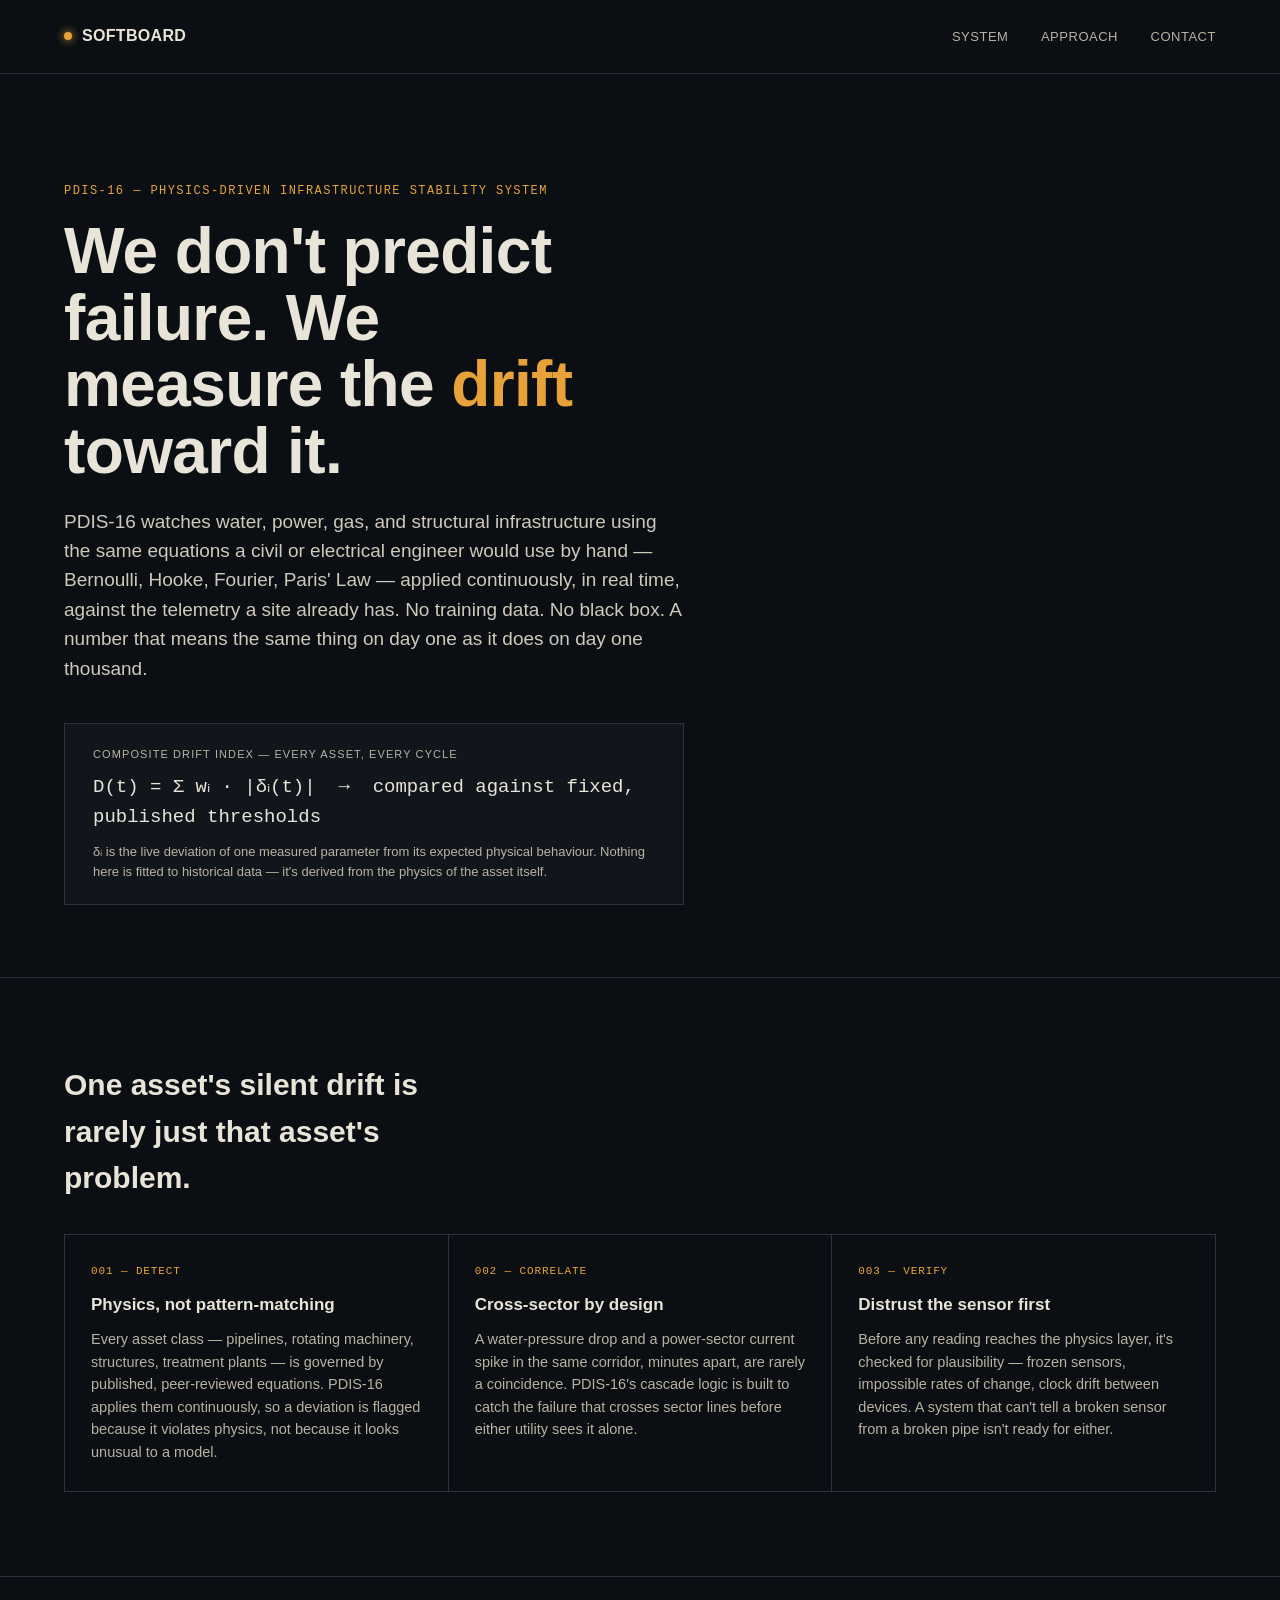
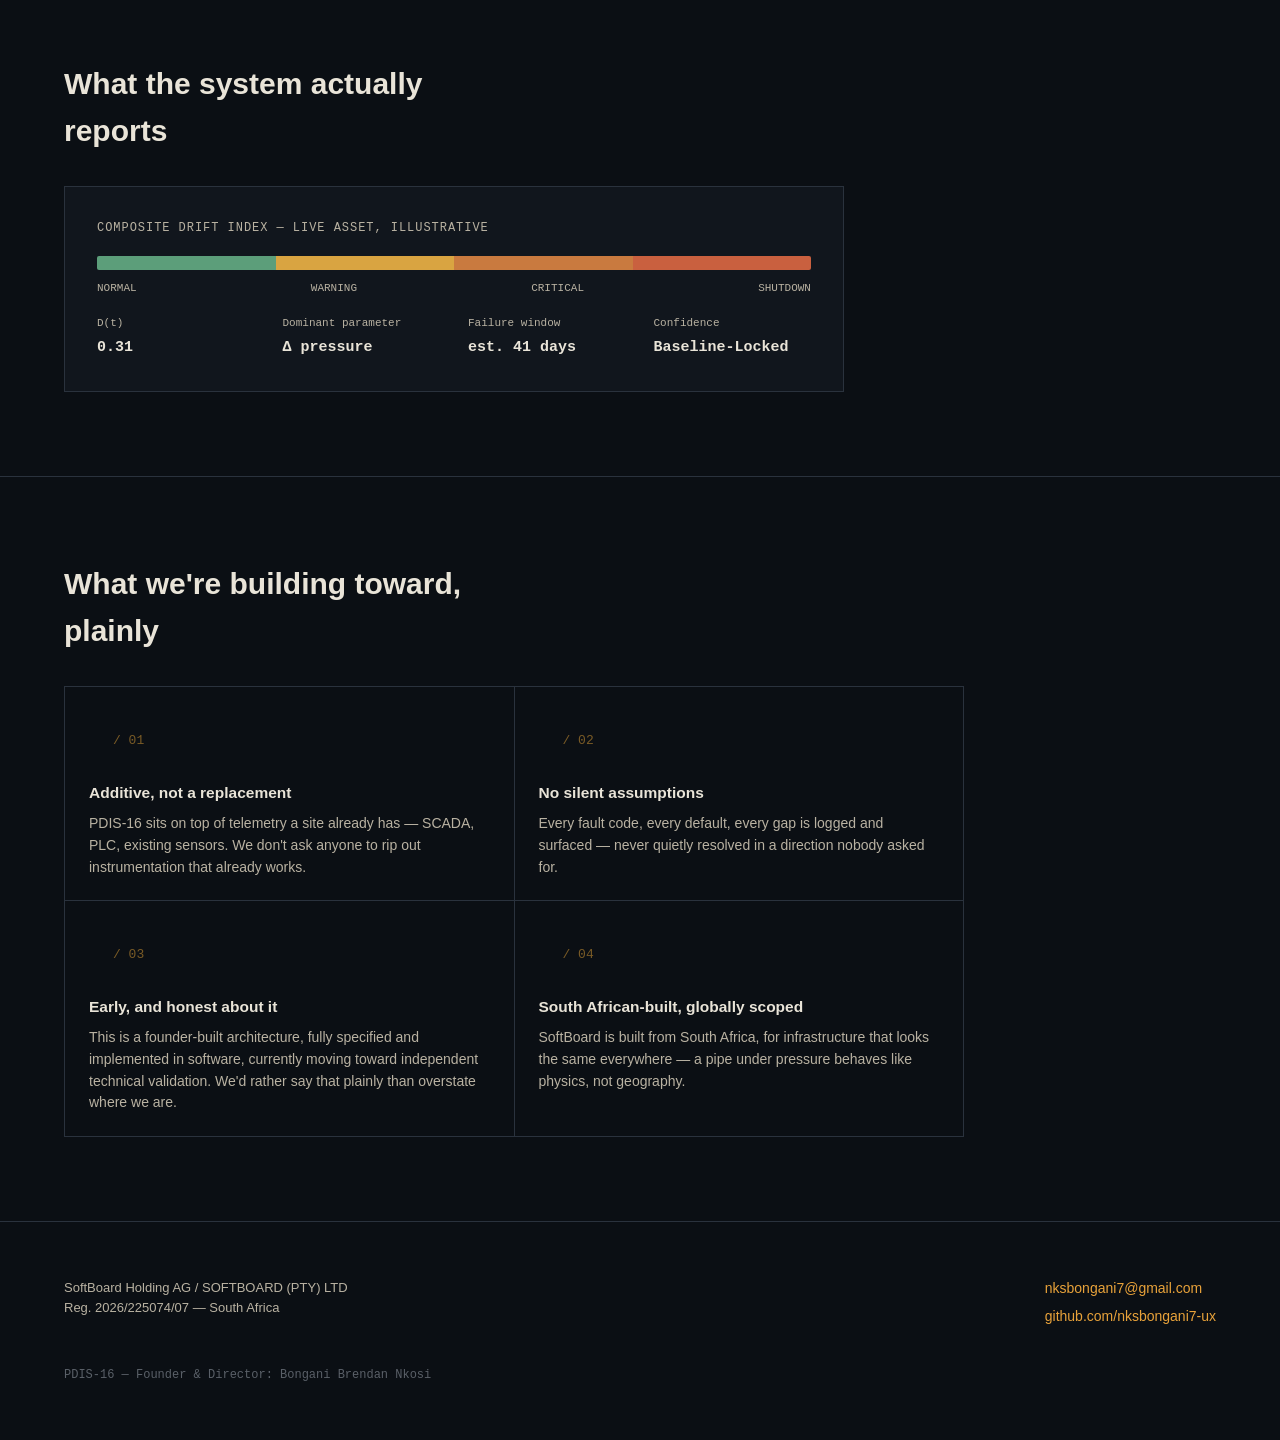
==== index.html @ 76ca8337 "Add files via upload" ====
<!DOCTYPE html>
<html lang="en">
<head>
<meta charset="UTF-8">
<meta name="viewport" content="width=device-width, initial-scale=1.0">
<title>SoftBoard — PDIS-16</title>
<style>
  :root{
    --ink:#0B0F14;
    --ink-2:#11161D;
    --paper:#E9E4D8;
    --paper-dim:#B9B2A2;
    --amber:#E8A23A;
    --amber-dim:#7A5B26;
    --line:#2A323D;
    --ok:#5C9E7A;
    --warn:#D9A441;
    --crit:#C9603F;
  }
  *{box-sizing:border-box;}
  html,body{margin:0;padding:0;}
  body{
    background:var(--ink);
    color:var(--paper);
    font-family:'IBM Plex Sans',Arial,Helvetica,sans-serif;
    line-height:1.55;
    -webkit-font-smoothing:antialiased;
  }
  @media (prefers-reduced-motion: reduce){
    *{animation-duration:0.001ms !important; transition-duration:0.001ms !important;}
  }
  .mono{font-family:'IBM Plex Mono',Consolas,Menlo,monospace;}
  a{color:var(--amber); text-decoration:none;}
  a:focus-visible, button:focus-visible{outline:2px solid var(--amber); outline-offset:3px;}

  header.top{
    display:flex; justify-content:space-between; align-items:center;
    padding:24px clamp(20px,5vw,64px);
    border-bottom:1px solid var(--line);
  }
  .mark{display:flex; align-items:center; gap:10px; font-weight:600; letter-spacing:0.02em;}
  .mark .dot{width:8px;height:8px;border-radius:50%;background:var(--amber); box-shadow:0 0 8px var(--amber);}
  nav a{font-size:13px; color:var(--paper-dim); margin-left:28px; letter-spacing:0.04em; text-transform:uppercase;}
  nav a:hover{color:var(--amber);}

  .hero{
    padding:clamp(56px,10vw,108px) clamp(20px,5vw,64px) clamp(40px,6vw,72px);
    border-bottom:1px solid var(--line);
    position:relative;
    overflow:hidden;
  }
  .eyebrow{
    font-family:'IBM Plex Mono',monospace;
    font-size:12px; letter-spacing:0.12em; text-transform:uppercase;
    color:var(--amber); margin-bottom:18px;
  }
  h1{
    font-size:clamp(34px,6.4vw,64px);
    line-height:1.04;
    margin:0 0 22px;
    max-width:15ch;
    font-weight:650;
    letter-spacing:-0.01em;
  }
  h1 em{font-style:normal; color:var(--amber);}
  .lede{
    max-width:620px; font-size:clamp(16px,2vw,19px); color:#CFC9BB; margin-bottom:40px;
  }
  .equation-card{
    margin-top:8px;
    border:1px solid var(--line);
    background:var(--ink-2);
    padding:22px clamp(18px,3vw,28px);
    max-width:620px;
  }
  .equation-card .label{font-size:11px; letter-spacing:0.1em; text-transform:uppercase; color:var(--paper-dim); margin-bottom:10px;}
  .equation-card .eq{font-family:'IBM Plex Mono',monospace; font-size:clamp(15px,2.4vw,19px); color:var(--paper); margin-bottom:10px; word-break:break-word;}
  .equation-card .note{font-size:13px; color:var(--paper-dim);}

  section{padding:clamp(48px,8vw,84px) clamp(20px,5vw,64px); border-bottom:1px solid var(--line);}
  section h2{
    font-size:clamp(22px,3.4vw,30px); margin:0 0 32px; font-weight:600; max-width:24ch;
  }
  .grid3{display:grid; grid-template-columns:repeat(3,1fr); gap:1px; background:var(--line); border:1px solid var(--line);}
  @media (max-width:760px){.grid3{grid-template-columns:1fr;}}
  .cell{background:var(--ink); padding:28px 26px;}
  .cell .tag{font-family:'IBM Plex Mono',monospace; font-size:11px; color:var(--amber); letter-spacing:0.08em; margin-bottom:12px;}
  .cell h3{font-size:17px; margin:0 0 10px; font-weight:600;}
  .cell p{font-size:14.5px; color:#B9B2A2; margin:0;}

  .gauge-wrap{
    border:1px solid var(--line); background:var(--ink-2);
    padding:clamp(20px,4vw,32px); max-width:780px;
  }
  .gauge-title{font-family:'IBM Plex Mono',monospace; font-size:12px; letter-spacing:0.08em; text-transform:uppercase; color:var(--paper-dim); margin-bottom:18px;}
  .bands{display:flex; height:14px; border-radius:2px; overflow:hidden; margin-bottom:10px;}
  .bands span{flex:1; position:relative;}
  .b1{background:var(--ok);} .b2{background:var(--warn);} .b3{background:#C97A3F;} .b4{background:var(--crit);}
  .marker{
    position:absolute; top:-9px; width:2px; height:32px; background:var(--paper);
    left:31%;
    animation:drift 7s ease-in-out infinite;
  }
  @keyframes drift{
    0%{left:8%;} 35%{left:31%;} 60%{left:31%;} 80%{left:58%;} 100%{left:58%;}
  }
  .band-labels{display:flex; font-family:'IBM Plex Mono',monospace; font-size:11px; color:var(--paper-dim); justify-content:space-between; margin-bottom:18px;}
  .readout{display:grid; grid-template-columns:repeat(auto-fit,minmax(130px,1fr)); gap:18px 28px; font-family:'IBM Plex Mono',monospace; font-size:13px;}
  .readout div span{display:block; color:var(--paper-dim); font-size:11px; margin-bottom:4px;}
  .readout div b{display:block; color:var(--paper); font-size:15px;}

  .principles{display:grid; grid-template-columns:1fr 1fr; gap:1px; background:var(--line); border:1px solid var(--line); max-width:900px;}
  @media (max-width:700px){.principles{grid-template-columns:1fr;}}
  .principles div{background:var(--ink); padding:22px 24px;}
  .principles .no{font-family:'IBM Plex Mono',monospace; color:var(--amber-dim); font-size:13px; margin-bottom:8px;}
  .principles h4{margin:0 0 8px; font-size:15.5px;}
  .principles p{margin:0; font-size:14px; color:#B9B2A2;}

  footer{padding:clamp(36px,6vw,56px) clamp(20px,5vw,64px); }
  footer .row{display:flex; justify-content:space-between; flex-wrap:wrap; gap:24px;}
  footer .legal{font-size:13px; color:var(--paper-dim); max-width:480px;}
  footer .contact a{display:block; font-size:14px; margin-bottom:6px;}
  footer .fineprint{margin-top:32px; font-size:12px; color:#5A6068; font-family:'IBM Plex Mono',monospace;}
</style>
</head>
<body>

<header class="top">
  <div class="mark"><span class="dot"></span> SOFTBOARD</div>
  <nav>
    <a href="#system">System</a>
    <a href="#approach">Approach</a>
    <a href="#contact">Contact</a>
  </nav>
</header>

<section class="hero">
  <div class="eyebrow">PDIS-16 — Physics-Driven Infrastructure Stability System</div>
  <h1>We don't predict failure. We measure the <em>drift</em> toward it.</h1>
  <p class="lede">PDIS-16 watches water, power, gas, and structural infrastructure using the same equations a civil or electrical engineer would use by hand — Bernoulli, Hooke, Fourier, Paris' Law — applied continuously, in real time, against the telemetry a site already has. No training data. No black box. A number that means the same thing on day one as it does on day one thousand.</p>
  <div class="equation-card">
    <div class="label">Composite Drift Index — every asset, every cycle</div>
    <div class="eq">D(t) = Σ wᵢ · |δᵢ(t)| &nbsp;→&nbsp; compared against fixed, published thresholds</div>
    <div class="note">δᵢ is the live deviation of one measured parameter from its expected physical behaviour. Nothing here is fitted to historical data — it's derived from the physics of the asset itself.</div>
  </div>
</section>

<section id="system">
  <h2>One asset's silent drift is rarely just that asset's problem.</h2>
  <div class="grid3">
    <div class="cell">
      <div class="tag">001 — DETECT</div>
      <h3>Physics, not pattern-matching</h3>
      <p>Every asset class — pipelines, rotating machinery, structures, treatment plants — is governed by published, peer-reviewed equations. PDIS-16 applies them continuously, so a deviation is flagged because it violates physics, not because it looks unusual to a model.</p>
    </div>
    <div class="cell">
      <div class="tag">002 — CORRELATE</div>
      <h3>Cross-sector by design</h3>
      <p>A water-pressure drop and a power-sector current spike in the same corridor, minutes apart, are rarely a coincidence. PDIS-16's cascade logic is built to catch the failure that crosses sector lines before either utility sees it alone.</p>
    </div>
    <div class="cell">
      <div class="tag">003 — VERIFY</div>
      <h3>Distrust the sensor first</h3>
      <p>Before any reading reaches the physics layer, it's checked for plausibility — frozen sensors, impossible rates of change, clock drift between devices. A system that can't tell a broken sensor from a broken pipe isn't ready for either.</p>
    </div>
  </div>
</section>

<section>
  <h2>What the system actually reports</h2>
  <div class="gauge-wrap">
    <div class="gauge-title">Composite Drift Index — live asset, illustrative</div>
    <div class="bands">
      <span class="b1"></span><span class="b2"><span class="marker"></span></span><span class="b3"></span><span class="b4"></span>
    </div>
    <div class="band-labels"><span>NORMAL</span><span>WARNING</span><span>CRITICAL</span><span>SHUTDOWN</span></div>
    <div class="readout">
      <div><span>D(t)</span><b>0.31</b></div>
      <div><span>Dominant parameter</span><b>Δ pressure</b></div>
      <div><span>Failure window</span><b>est. 41 days</b></div>
      <div><span>Confidence</span><b>Baseline-Locked</b></div>
    </div>
  </div>
</section>

<section id="approach">
  <h2>What we're building toward, plainly</h2>
  <div class="principles">
    <div>
      <div class="no">/ 01</div>
      <h4>Additive, not a replacement</h4>
      <p>PDIS-16 sits on top of telemetry a site already has — SCADA, PLC, existing sensors. We don't ask anyone to rip out instrumentation that already works.</p>
    </div>
    <div>
      <div class="no">/ 02</div>
      <h4>No silent assumptions</h4>
      <p>Every fault code, every default, every gap is logged and surfaced — never quietly resolved in a direction nobody asked for.</p>
    </div>
    <div>
      <div class="no">/ 03</div>
      <h4>Early, and honest about it</h4>
      <p>This is a founder-built architecture, fully specified and implemented in software, currently moving toward independent technical validation. We'd rather say that plainly than overstate where we are.</p>
    </div>
    <div>
      <div class="no">/ 04</div>
      <h4>South African-built, globally scoped</h4>
      <p>SoftBoard is built from South Africa, for infrastructure that looks the same everywhere — a pipe under pressure behaves like physics, not geography.</p>
    </div>
  </div>
</section>

<footer id="contact">
  <div class="row">
    <div class="legal">
      SoftBoard Holding AG / SOFTBOARD (PTY) LTD<br>
      Reg. 2026/225074/07 — South Africa
    </div>
    <div class="contact">
      <a href="mailto:nksbongani7@gmail.com">nksbongani7@gmail.com</a>
      <a href="https://github.com/nksbongani7-ux" target="_blank" rel="noopener">github.com/nksbongani7-ux</a>
    </div>
  </div>
  <div class="fineprint">PDIS-16 — Founder &amp; Director: Bongani Brendan Nkosi</div>
</footer>

</body>
</html>
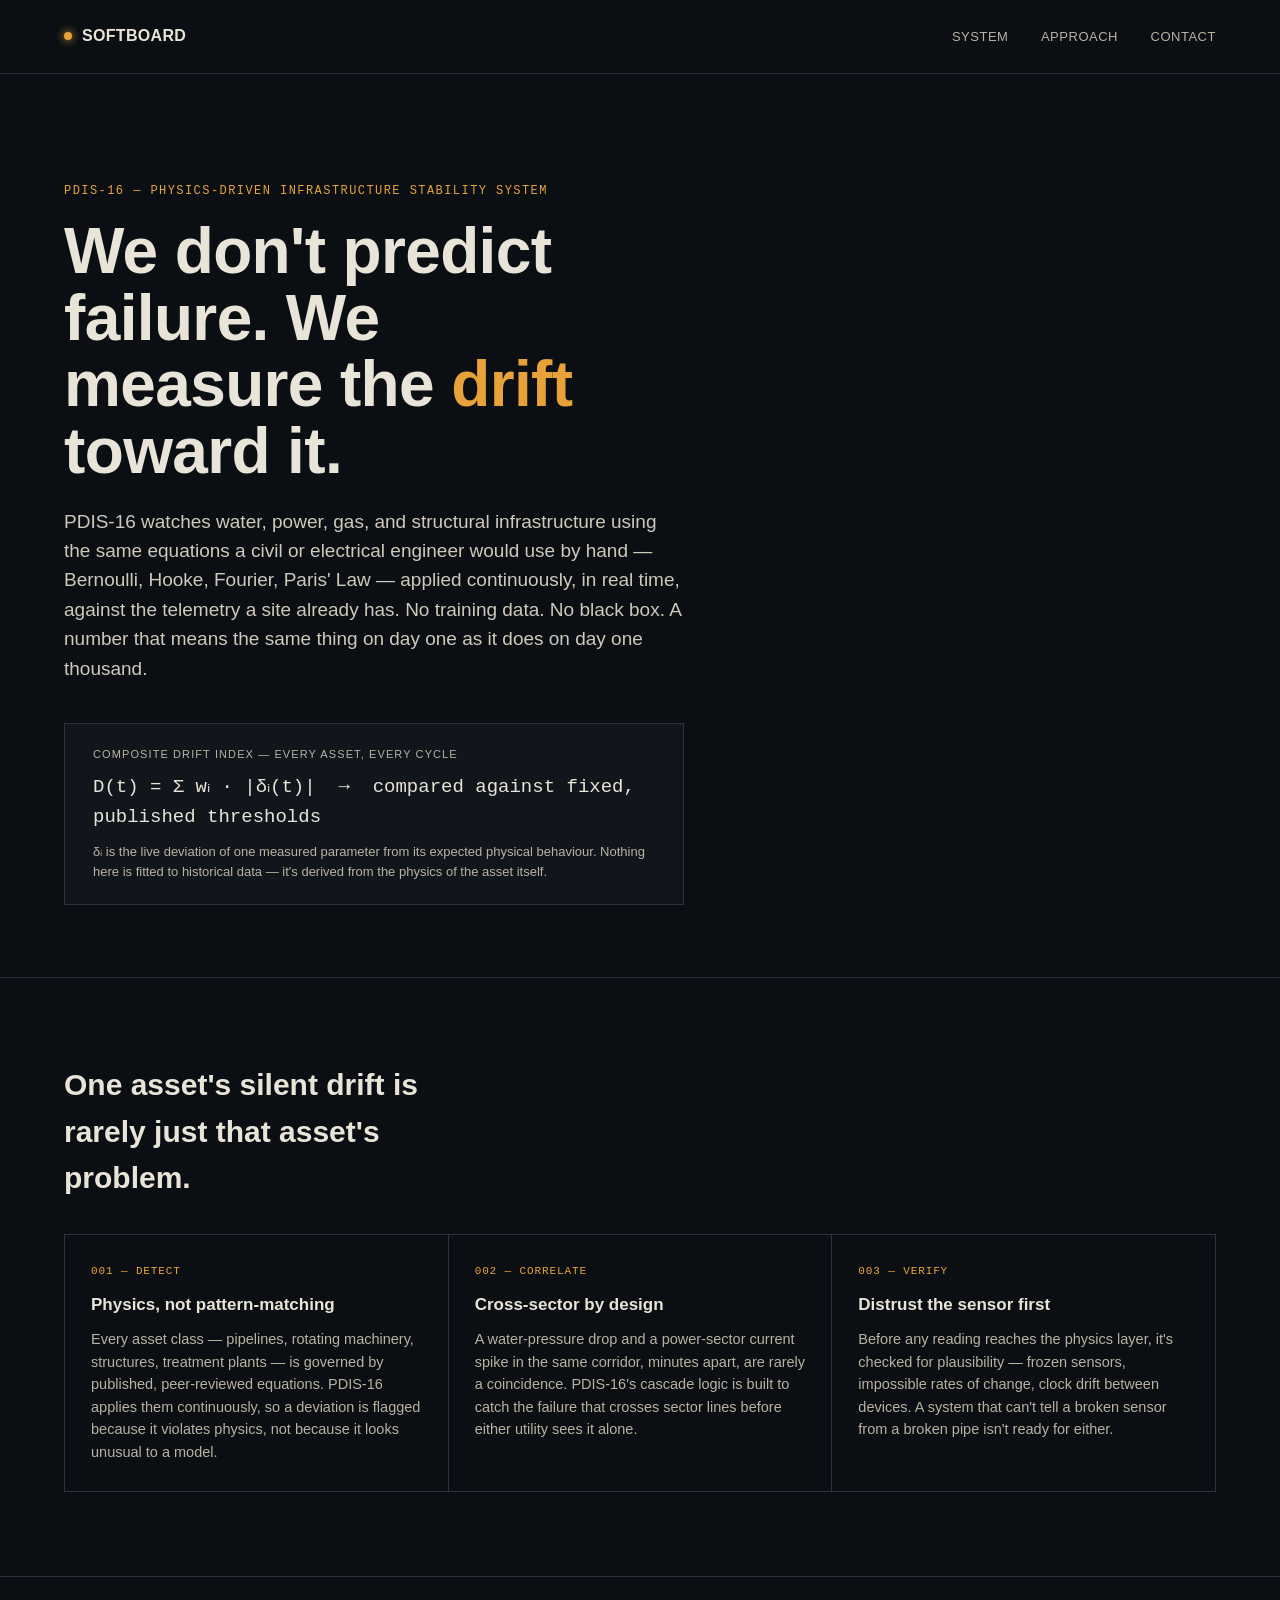
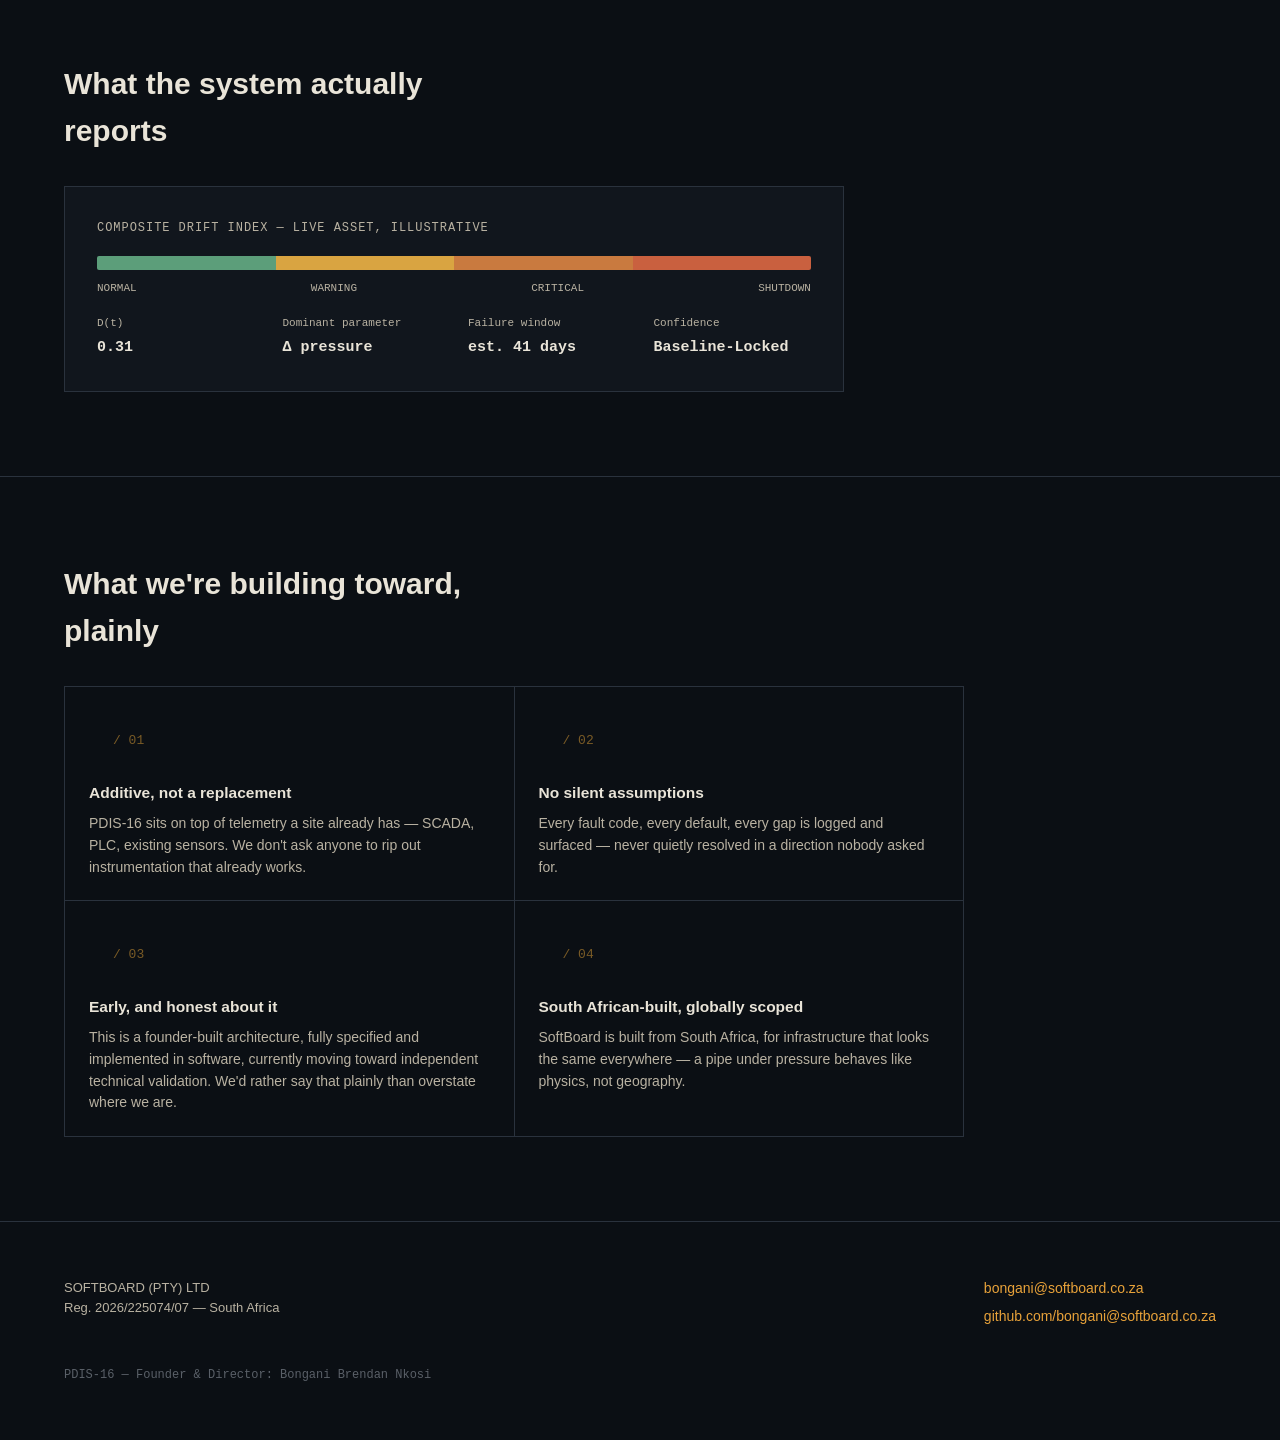
==== commit 4cd76bd4: "Update index.html" ====
--- a/index.html
+++ b/index.html
@@ -212,12 +212,12 @@
 <footer id="contact">
   <div class="row">
     <div class="legal">
-      SoftBoard Holding AG / SOFTBOARD (PTY) LTD<br>
+      SOFTBOARD (PTY) LTD<br>
       Reg. 2026/225074/07 — South Africa
     </div>
     <div class="contact">
-      <a href="mailto:nksbongani7@gmail.com">nksbongani7@gmail.com</a>
-      <a href="https://github.com/nksbongani7-ux" target="_blank" rel="noopener">github.com/nksbongani7-ux</a>
+      <a href="mailto:nksbongani7@gmail.com">bongani@softboard.co.za</a>
+      <a href="https://github.com/nksbongani7-ux" target="_blank" rel="noopener">github.com/bongani@softboard.co.za</a>
     </div>
   </div>
   <div class="fineprint">PDIS-16 — Founder &amp; Director: Bongani Brendan Nkosi</div>
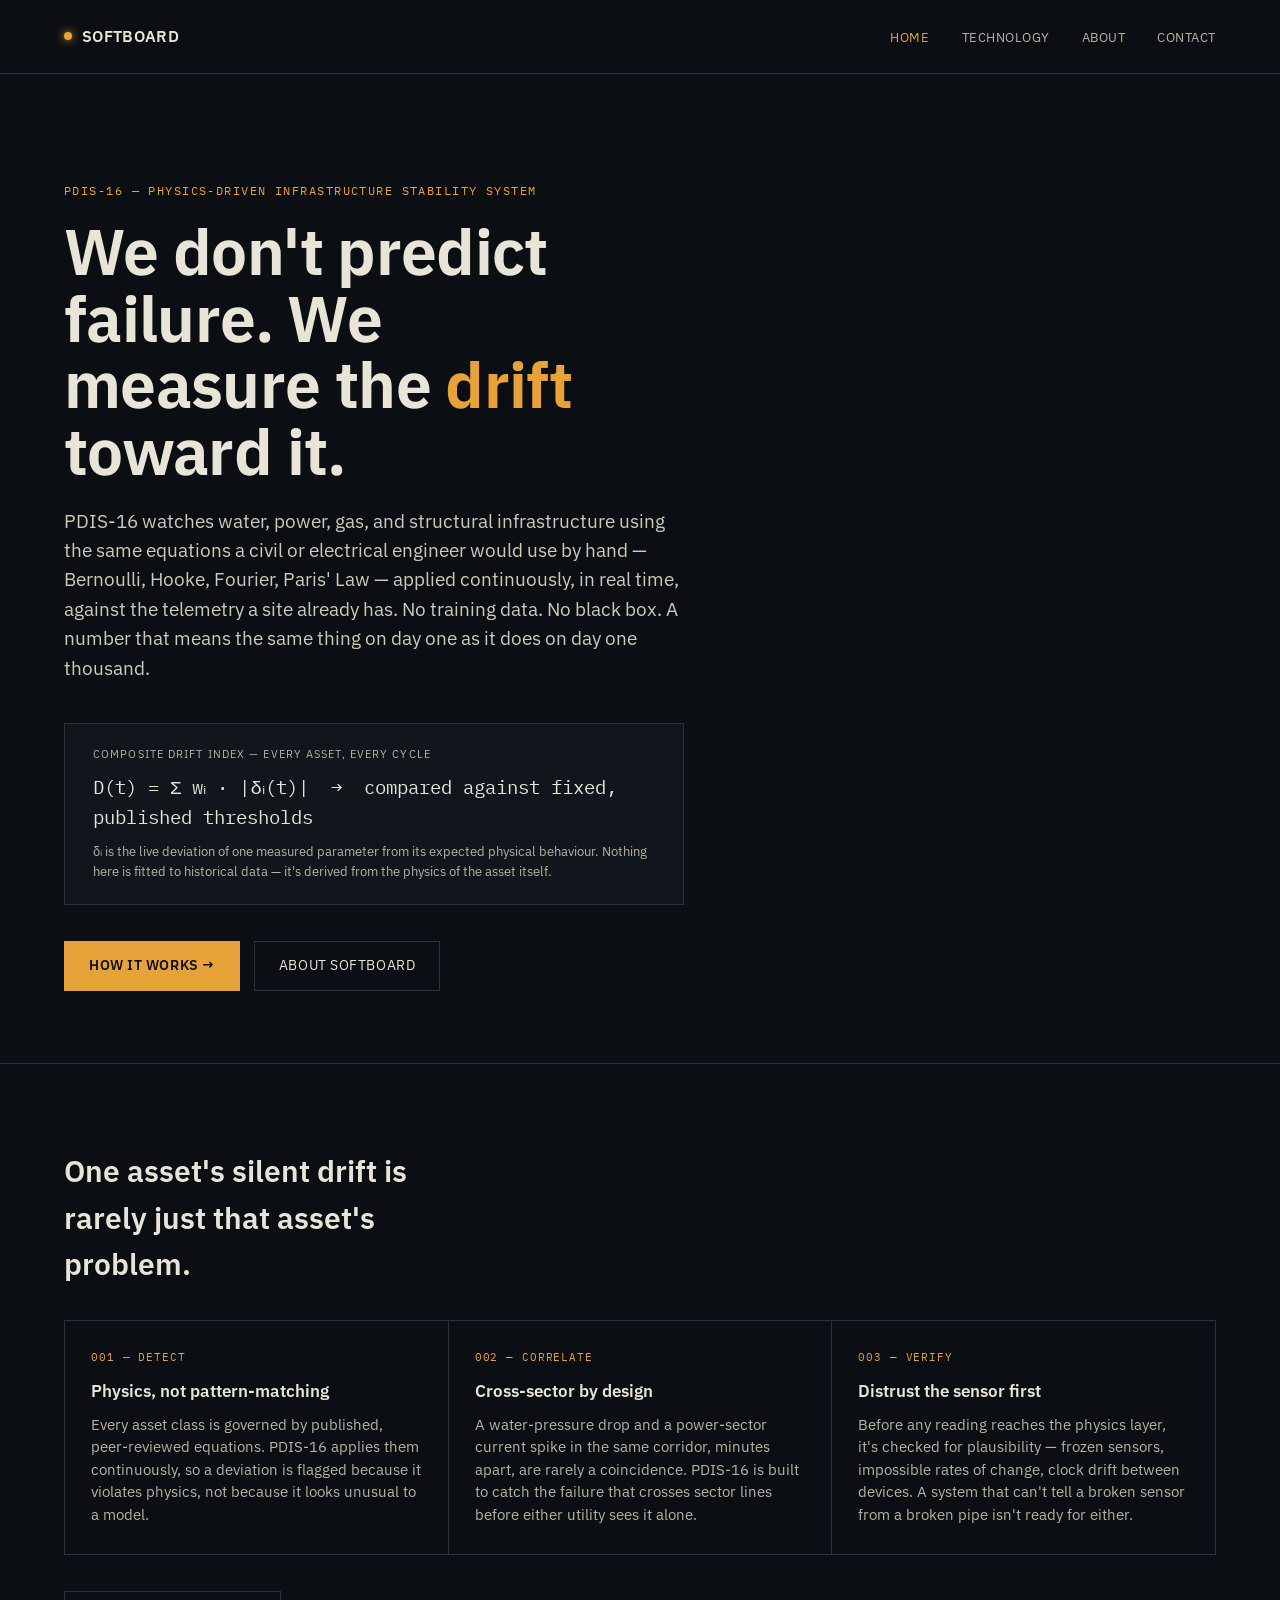
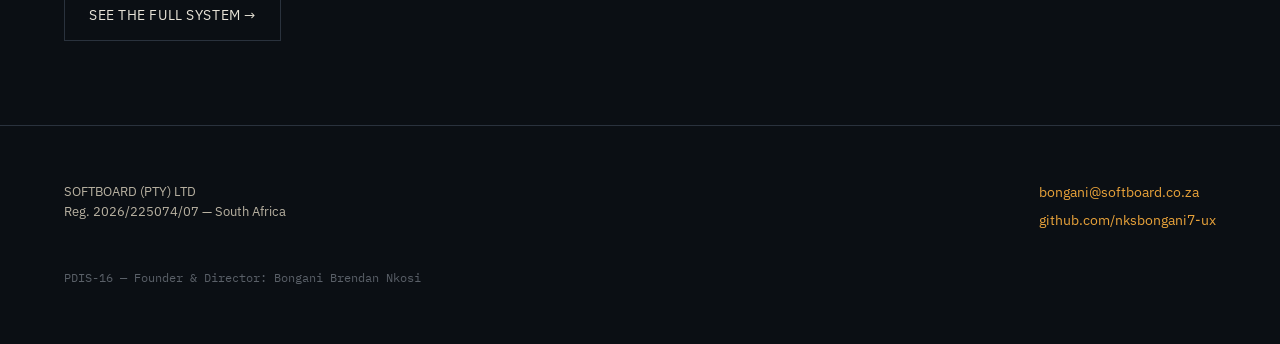
==== commit 028334b4: "Split single-page site into multi-page structure Extract inline CSS into a shared styles.css and spl" ====
--- a/index.html
+++ b/index.html
@@ -4,132 +4,20 @@
 <meta charset="UTF-8">
 <meta name="viewport" content="width=device-width, initial-scale=1.0">
 <title>SoftBoard — PDIS-16</title>
-<style>
-  :root{
-    --ink:#0B0F14;
-    --ink-2:#11161D;
-    --paper:#E9E4D8;
-    --paper-dim:#B9B2A2;
-    --amber:#E8A23A;
-    --amber-dim:#7A5B26;
-    --line:#2A323D;
-    --ok:#5C9E7A;
-    --warn:#D9A441;
-    --crit:#C9603F;
-  }
-  *{box-sizing:border-box;}
-  html,body{margin:0;padding:0;}
-  body{
-    background:var(--ink);
-    color:var(--paper);
-    font-family:'IBM Plex Sans',Arial,Helvetica,sans-serif;
-    line-height:1.55;
-    -webkit-font-smoothing:antialiased;
-  }
-  @media (prefers-reduced-motion: reduce){
-    *{animation-duration:0.001ms !important; transition-duration:0.001ms !important;}
-  }
-  .mono{font-family:'IBM Plex Mono',Consolas,Menlo,monospace;}
-  a{color:var(--amber); text-decoration:none;}
-  a:focus-visible, button:focus-visible{outline:2px solid var(--amber); outline-offset:3px;}
-
-  header.top{
-    display:flex; justify-content:space-between; align-items:center;
-    padding:24px clamp(20px,5vw,64px);
-    border-bottom:1px solid var(--line);
-  }
-  .mark{display:flex; align-items:center; gap:10px; font-weight:600; letter-spacing:0.02em;}
-  .mark .dot{width:8px;height:8px;border-radius:50%;background:var(--amber); box-shadow:0 0 8px var(--amber);}
-  nav a{font-size:13px; color:var(--paper-dim); margin-left:28px; letter-spacing:0.04em; text-transform:uppercase;}
-  nav a:hover{color:var(--amber);}
-
-  .hero{
-    padding:clamp(56px,10vw,108px) clamp(20px,5vw,64px) clamp(40px,6vw,72px);
-    border-bottom:1px solid var(--line);
-    position:relative;
-    overflow:hidden;
-  }
-  .eyebrow{
-    font-family:'IBM Plex Mono',monospace;
-    font-size:12px; letter-spacing:0.12em; text-transform:uppercase;
-    color:var(--amber); margin-bottom:18px;
-  }
-  h1{
-    font-size:clamp(34px,6.4vw,64px);
-    line-height:1.04;
-    margin:0 0 22px;
-    max-width:15ch;
-    font-weight:650;
-    letter-spacing:-0.01em;
-  }
-  h1 em{font-style:normal; color:var(--amber);}
-  .lede{
-    max-width:620px; font-size:clamp(16px,2vw,19px); color:#CFC9BB; margin-bottom:40px;
-  }
-  .equation-card{
-    margin-top:8px;
-    border:1px solid var(--line);
-    background:var(--ink-2);
-    padding:22px clamp(18px,3vw,28px);
-    max-width:620px;
-  }
-  .equation-card .label{font-size:11px; letter-spacing:0.1em; text-transform:uppercase; color:var(--paper-dim); margin-bottom:10px;}
-  .equation-card .eq{font-family:'IBM Plex Mono',monospace; font-size:clamp(15px,2.4vw,19px); color:var(--paper); margin-bottom:10px; word-break:break-word;}
-  .equation-card .note{font-size:13px; color:var(--paper-dim);}
-
-  section{padding:clamp(48px,8vw,84px) clamp(20px,5vw,64px); border-bottom:1px solid var(--line);}
-  section h2{
-    font-size:clamp(22px,3.4vw,30px); margin:0 0 32px; font-weight:600; max-width:24ch;
-  }
-  .grid3{display:grid; grid-template-columns:repeat(3,1fr); gap:1px; background:var(--line); border:1px solid var(--line);}
-  @media (max-width:760px){.grid3{grid-template-columns:1fr;}}
-  .cell{background:var(--ink); padding:28px 26px;}
-  .cell .tag{font-family:'IBM Plex Mono',monospace; font-size:11px; color:var(--amber); letter-spacing:0.08em; margin-bottom:12px;}
-  .cell h3{font-size:17px; margin:0 0 10px; font-weight:600;}
-  .cell p{font-size:14.5px; color:#B9B2A2; margin:0;}
-
-  .gauge-wrap{
-    border:1px solid var(--line); background:var(--ink-2);
-    padding:clamp(20px,4vw,32px); max-width:780px;
-  }
-  .gauge-title{font-family:'IBM Plex Mono',monospace; font-size:12px; letter-spacing:0.08em; text-transform:uppercase; color:var(--paper-dim); margin-bottom:18px;}
-  .bands{display:flex; height:14px; border-radius:2px; overflow:hidden; margin-bottom:10px;}
-  .bands span{flex:1; position:relative;}
-  .b1{background:var(--ok);} .b2{background:var(--warn);} .b3{background:#C97A3F;} .b4{background:var(--crit);}
-  .marker{
-    position:absolute; top:-9px; width:2px; height:32px; background:var(--paper);
-    left:31%;
-    animation:drift 7s ease-in-out infinite;
-  }
-  @keyframes drift{
-    0%{left:8%;} 35%{left:31%;} 60%{left:31%;} 80%{left:58%;} 100%{left:58%;}
-  }
-  .band-labels{display:flex; font-family:'IBM Plex Mono',monospace; font-size:11px; color:var(--paper-dim); justify-content:space-between; margin-bottom:18px;}
-  .readout{display:grid; grid-template-columns:repeat(auto-fit,minmax(130px,1fr)); gap:18px 28px; font-family:'IBM Plex Mono',monospace; font-size:13px;}
-  .readout div span{display:block; color:var(--paper-dim); font-size:11px; margin-bottom:4px;}
-  .readout div b{display:block; color:var(--paper); font-size:15px;}
-
-  .principles{display:grid; grid-template-columns:1fr 1fr; gap:1px; background:var(--line); border:1px solid var(--line); max-width:900px;}
-  @media (max-width:700px){.principles{grid-template-columns:1fr;}}
-  .principles div{background:var(--ink); padding:22px 24px;}
-  .principles .no{font-family:'IBM Plex Mono',monospace; color:var(--amber-dim); font-size:13px; margin-bottom:8px;}
-  .principles h4{margin:0 0 8px; font-size:15.5px;}
-  .principles p{margin:0; font-size:14px; color:#B9B2A2;}
-
-  footer{padding:clamp(36px,6vw,56px) clamp(20px,5vw,64px); }
-  footer .row{display:flex; justify-content:space-between; flex-wrap:wrap; gap:24px;}
-  footer .legal{font-size:13px; color:var(--paper-dim); max-width:480px;}
-  footer .contact a{display:block; font-size:14px; margin-bottom:6px;}
-  footer .fineprint{margin-top:32px; font-size:12px; color:#5A6068; font-family:'IBM Plex Mono',monospace;}
-</style>
+<meta name="description" content="PDIS-16 by SoftBoard — physics-driven infrastructure stability. One drift number per asset, flagged before failure. No training data, no black box, no new hardware.">
+<link rel="preconnect" href="https://fonts.googleapis.com">
+<link rel="preconnect" href="https://fonts.gstatic.com" crossorigin>
+<link href="https://fonts.googleapis.com/css2?family=IBM+Plex+Mono:wght@400;500&family=IBM+Plex+Sans:wght@400;500;600;700&display=swap" rel="stylesheet">
+<link rel="stylesheet" href="/styles.css">
 </head>
 <body>
 
 <header class="top">
-  <div class="mark"><span class="dot"></span> SOFTBOARD</div>
+  <div class="mark"><span class="dot"></span> <a href="/">SOFTBOARD</a></div>
   <nav>
-    <a href="#system">System</a>
-    <a href="#approach">Approach</a>
+    <a href="/" class="active">Home</a>
+    <a href="/technology.html">Technology</a>
+    <a href="/about.html">About</a>
     <a href="#contact">Contact</a>
   </nav>
 </header>
@@ -143,20 +31,24 @@
     <div class="eq">D(t) = Σ wᵢ · |δᵢ(t)| &nbsp;→&nbsp; compared against fixed, published thresholds</div>
     <div class="note">δᵢ is the live deviation of one measured parameter from its expected physical behaviour. Nothing here is fitted to historical data — it's derived from the physics of the asset itself.</div>
   </div>
+  <div class="cta-row">
+    <a class="btn btn-primary" href="/technology.html">How it works →</a>
+    <a class="btn btn-ghost" href="/about.html">About SoftBoard</a>
+  </div>
 </section>
 
-<section id="system">
+<section id="highlights">
   <h2>One asset's silent drift is rarely just that asset's problem.</h2>
   <div class="grid3">
     <div class="cell">
       <div class="tag">001 — DETECT</div>
       <h3>Physics, not pattern-matching</h3>
-      <p>Every asset class — pipelines, rotating machinery, structures, treatment plants — is governed by published, peer-reviewed equations. PDIS-16 applies them continuously, so a deviation is flagged because it violates physics, not because it looks unusual to a model.</p>
+      <p>Every asset class is governed by published, peer-reviewed equations. PDIS-16 applies them continuously, so a deviation is flagged because it violates physics, not because it looks unusual to a model.</p>
     </div>
     <div class="cell">
       <div class="tag">002 — CORRELATE</div>
       <h3>Cross-sector by design</h3>
-      <p>A water-pressure drop and a power-sector current spike in the same corridor, minutes apart, are rarely a coincidence. PDIS-16's cascade logic is built to catch the failure that crosses sector lines before either utility sees it alone.</p>
+      <p>A water-pressure drop and a power-sector current spike in the same corridor, minutes apart, are rarely a coincidence. PDIS-16 is built to catch the failure that crosses sector lines before either utility sees it alone.</p>
     </div>
     <div class="cell">
       <div class="tag">003 — VERIFY</div>
@@ -164,48 +56,8 @@
       <p>Before any reading reaches the physics layer, it's checked for plausibility — frozen sensors, impossible rates of change, clock drift between devices. A system that can't tell a broken sensor from a broken pipe isn't ready for either.</p>
     </div>
   </div>
-</section>
-
-<section>
-  <h2>What the system actually reports</h2>
-  <div class="gauge-wrap">
-    <div class="gauge-title">Composite Drift Index — live asset, illustrative</div>
-    <div class="bands">
-      <span class="b1"></span><span class="b2"><span class="marker"></span></span><span class="b3"></span><span class="b4"></span>
-    </div>
-    <div class="band-labels"><span>NORMAL</span><span>WARNING</span><span>CRITICAL</span><span>SHUTDOWN</span></div>
-    <div class="readout">
-      <div><span>D(t)</span><b>0.31</b></div>
-      <div><span>Dominant parameter</span><b>Δ pressure</b></div>
-      <div><span>Failure window</span><b>est. 41 days</b></div>
-      <div><span>Confidence</span><b>Baseline-Locked</b></div>
-    </div>
-  </div>
-</section>
-
-<section id="approach">
-  <h2>What we're building toward, plainly</h2>
-  <div class="principles">
-    <div>
-      <div class="no">/ 01</div>
-      <h4>Additive, not a replacement</h4>
-      <p>PDIS-16 sits on top of telemetry a site already has — SCADA, PLC, existing sensors. We don't ask anyone to rip out instrumentation that already works.</p>
-    </div>
-    <div>
-      <div class="no">/ 02</div>
-      <h4>No silent assumptions</h4>
-      <p>Every fault code, every default, every gap is logged and surfaced — never quietly resolved in a direction nobody asked for.</p>
-    </div>
-    <div>
-      <div class="no">/ 03</div>
-      <h4>Early, and honest about it</h4>
-      <p>This is a founder-built architecture, fully specified and implemented in software, currently moving toward independent technical validation. We'd rather say that plainly than overstate where we are.</p>
-    </div>
-    <div>
-      <div class="no">/ 04</div>
-      <h4>South African-built, globally scoped</h4>
-      <p>SoftBoard is built from South Africa, for infrastructure that looks the same everywhere — a pipe under pressure behaves like physics, not geography.</p>
-    </div>
+  <div class="cta-row">
+    <a class="btn btn-ghost" href="/technology.html">See the full system →</a>
   </div>
 </section>
 
@@ -217,7 +69,7 @@
     </div>
     <div class="contact">
       <a href="mailto:nksbongani7@gmail.com">bongani@softboard.co.za</a>
-      <a href="https://github.com/nksbongani7-ux" target="_blank" rel="noopener">github.com/bongani@softboard.co.za</a>
+      <a href="https://github.com/nksbongani7-ux" target="_blank" rel="noopener">github.com/nksbongani7-ux</a>
     </div>
   </div>
   <div class="fineprint">PDIS-16 — Founder &amp; Director: Bongani Brendan Nkosi</div>
--- a/styles.css
+++ b/styles.css
@@ -0,0 +1,148 @@
+:root{
+  --ink:#0B0F14;
+  --ink-2:#11161D;
+  --paper:#E9E4D8;
+  --paper-dim:#B9B2A2;
+  --amber:#E8A23A;
+  --amber-dim:#7A5B26;
+  --line:#2A323D;
+  --ok:#5C9E7A;
+  --warn:#D9A441;
+  --crit:#C9603F;
+}
+*{box-sizing:border-box;}
+html,body{margin:0;padding:0;}
+body{
+  background:var(--ink);
+  color:var(--paper);
+  font-family:'IBM Plex Sans',Arial,Helvetica,sans-serif;
+  line-height:1.55;
+  -webkit-font-smoothing:antialiased;
+}
+@media (prefers-reduced-motion: reduce){
+  *{animation-duration:0.001ms !important; transition-duration:0.001ms !important;}
+}
+.mono{font-family:'IBM Plex Mono',Consolas,Menlo,monospace;}
+a{color:var(--amber); text-decoration:none;}
+a:focus-visible, button:focus-visible{outline:2px solid var(--amber); outline-offset:3px;}
+
+header.top{
+  display:flex; justify-content:space-between; align-items:center;
+  padding:24px clamp(20px,5vw,64px);
+  border-bottom:1px solid var(--line);
+}
+.mark{display:flex; align-items:center; gap:10px; font-weight:600; letter-spacing:0.02em; color:var(--paper);}
+.mark a{color:inherit;}
+.mark .dot{width:8px;height:8px;border-radius:50%;background:var(--amber); box-shadow:0 0 8px var(--amber);}
+nav a{font-size:13px; color:var(--paper-dim); margin-left:28px; letter-spacing:0.04em; text-transform:uppercase;}
+nav a:hover{color:var(--amber);}
+nav a.active{color:var(--amber);}
+
+.hero{
+  padding:clamp(56px,10vw,108px) clamp(20px,5vw,64px) clamp(40px,6vw,72px);
+  border-bottom:1px solid var(--line);
+  position:relative;
+  overflow:hidden;
+}
+.eyebrow{
+  font-family:'IBM Plex Mono',monospace;
+  font-size:12px; letter-spacing:0.12em; text-transform:uppercase;
+  color:var(--amber); margin-bottom:18px;
+}
+h1{
+  font-size:clamp(34px,6.4vw,64px);
+  line-height:1.04;
+  margin:0 0 22px;
+  max-width:15ch;
+  font-weight:650;
+  letter-spacing:-0.01em;
+}
+h1 em{font-style:normal; color:var(--amber);}
+.lede{
+  max-width:620px; font-size:clamp(16px,2vw,19px); color:#CFC9BB; margin-bottom:40px;
+}
+.equation-card{
+  margin-top:8px;
+  border:1px solid var(--line);
+  background:var(--ink-2);
+  padding:22px clamp(18px,3vw,28px);
+  max-width:620px;
+}
+.equation-card .label{font-size:11px; letter-spacing:0.1em; text-transform:uppercase; color:var(--paper-dim); margin-bottom:10px;}
+.equation-card .eq{font-family:'IBM Plex Mono',monospace; font-size:clamp(15px,2.4vw,19px); color:var(--paper); margin-bottom:10px; word-break:break-word;}
+.equation-card .note{font-size:13px; color:var(--paper-dim);}
+
+.cta-row{display:flex; flex-wrap:wrap; gap:14px; margin-top:36px;}
+.btn{
+  display:inline-block; font-size:14px; letter-spacing:0.04em; text-transform:uppercase;
+  padding:13px 24px; border:1px solid var(--line);
+}
+.btn-primary{background:var(--amber); color:var(--ink); border-color:var(--amber); font-weight:600;}
+.btn-primary:hover{background:#f0b054;}
+.btn-ghost{color:var(--paper); background:transparent;}
+.btn-ghost:hover{border-color:var(--amber); color:var(--amber);}
+
+section{padding:clamp(48px,8vw,84px) clamp(20px,5vw,64px); border-bottom:1px solid var(--line);}
+section h2{
+  font-size:clamp(22px,3.4vw,30px); margin:0 0 32px; font-weight:600; max-width:24ch;
+}
+.lead-p{max-width:640px; font-size:clamp(15px,1.9vw,17px); color:#CFC9BB; margin:0 0 32px;}
+.grid3{display:grid; grid-template-columns:repeat(3,1fr); gap:1px; background:var(--line); border:1px solid var(--line);}
+@media (max-width:760px){.grid3{grid-template-columns:1fr;}}
+.cell{background:var(--ink); padding:28px 26px;}
+.cell .tag{font-family:'IBM Plex Mono',monospace; font-size:11px; color:var(--amber); letter-spacing:0.08em; margin-bottom:12px;}
+.cell h3{font-size:17px; margin:0 0 10px; font-weight:600;}
+.cell p{font-size:14.5px; color:#B9B2A2; margin:0;}
+
+.gauge-wrap{
+  border:1px solid var(--line); background:var(--ink-2);
+  padding:clamp(20px,4vw,32px); max-width:780px;
+}
+.gauge-title{font-family:'IBM Plex Mono',monospace; font-size:12px; letter-spacing:0.08em; text-transform:uppercase; color:var(--paper-dim); margin-bottom:18px;}
+.bands{display:flex; height:14px; border-radius:2px; overflow:hidden; margin-bottom:10px;}
+.bands span{flex:1; position:relative;}
+.b1{background:var(--ok);} .b2{background:var(--warn);} .b3{background:#C97A3F;} .b4{background:var(--crit);}
+.marker{
+  position:absolute; top:-9px; width:2px; height:32px; background:var(--paper);
+  left:31%;
+  animation:drift 7s ease-in-out infinite;
+}
+@keyframes drift{
+  0%{left:8%;} 35%{left:31%;} 60%{left:31%;} 80%{left:58%;} 100%{left:58%;}
+}
+.band-labels{display:flex; font-family:'IBM Plex Mono',monospace; font-size:11px; color:var(--paper-dim); justify-content:space-between; margin-bottom:18px;}
+.readout{display:grid; grid-template-columns:repeat(auto-fit,minmax(130px,1fr)); gap:18px 28px; font-family:'IBM Plex Mono',monospace; font-size:13px;}
+.readout div span{display:block; color:var(--paper-dim); font-size:11px; margin-bottom:4px;}
+.readout div b{display:block; color:var(--paper); font-size:15px;}
+
+.chips{display:flex; flex-wrap:wrap; gap:10px; max-width:820px;}
+.chip{
+  font-family:'IBM Plex Mono',monospace; font-size:12.5px; letter-spacing:0.04em;
+  color:var(--paper); border:1px solid var(--line); background:var(--ink-2);
+  padding:9px 15px;
+}
+.chip .k{color:var(--amber); margin-right:8px;}
+
+.twocol{display:grid; grid-template-columns:1fr 1fr; gap:1px; background:var(--line); border:1px solid var(--line); max-width:900px;}
+@media (max-width:700px){.twocol{grid-template-columns:1fr;}}
+.twocol div{background:var(--ink); padding:22px 24px;}
+.twocol h4{margin:0 0 8px; font-size:15.5px;}
+.twocol p{margin:0; font-size:14px; color:#B9B2A2;}
+.twocol .no{font-family:'IBM Plex Mono',monospace; color:var(--amber-dim); font-size:13px; margin-bottom:8px;}
+
+.principles{display:grid; grid-template-columns:1fr 1fr; gap:1px; background:var(--line); border:1px solid var(--line); max-width:900px;}
+@media (max-width:700px){.principles{grid-template-columns:1fr;}}
+.principles div{background:var(--ink); padding:22px 24px;}
+.principles .no{font-family:'IBM Plex Mono',monospace; color:var(--amber-dim); font-size:13px; margin-bottom:8px;}
+.principles h4{margin:0 0 8px; font-size:15.5px;}
+.principles p{margin:0; font-size:14px; color:#B9B2A2;}
+
+.prose{max-width:680px;}
+.prose p{font-size:15.5px; color:#CFC9BB; margin:0 0 20px;}
+.prose p:last-child{margin-bottom:0;}
+
+footer{padding:clamp(36px,6vw,56px) clamp(20px,5vw,64px); }
+footer .row{display:flex; justify-content:space-between; flex-wrap:wrap; gap:24px;}
+footer .legal{font-size:13px; color:var(--paper-dim); max-width:480px;}
+footer .contact a{display:block; font-size:14px; margin-bottom:6px;}
+footer .fineprint{margin-top:32px; font-size:12px; color:#5A6068; font-family:'IBM Plex Mono',monospace;}
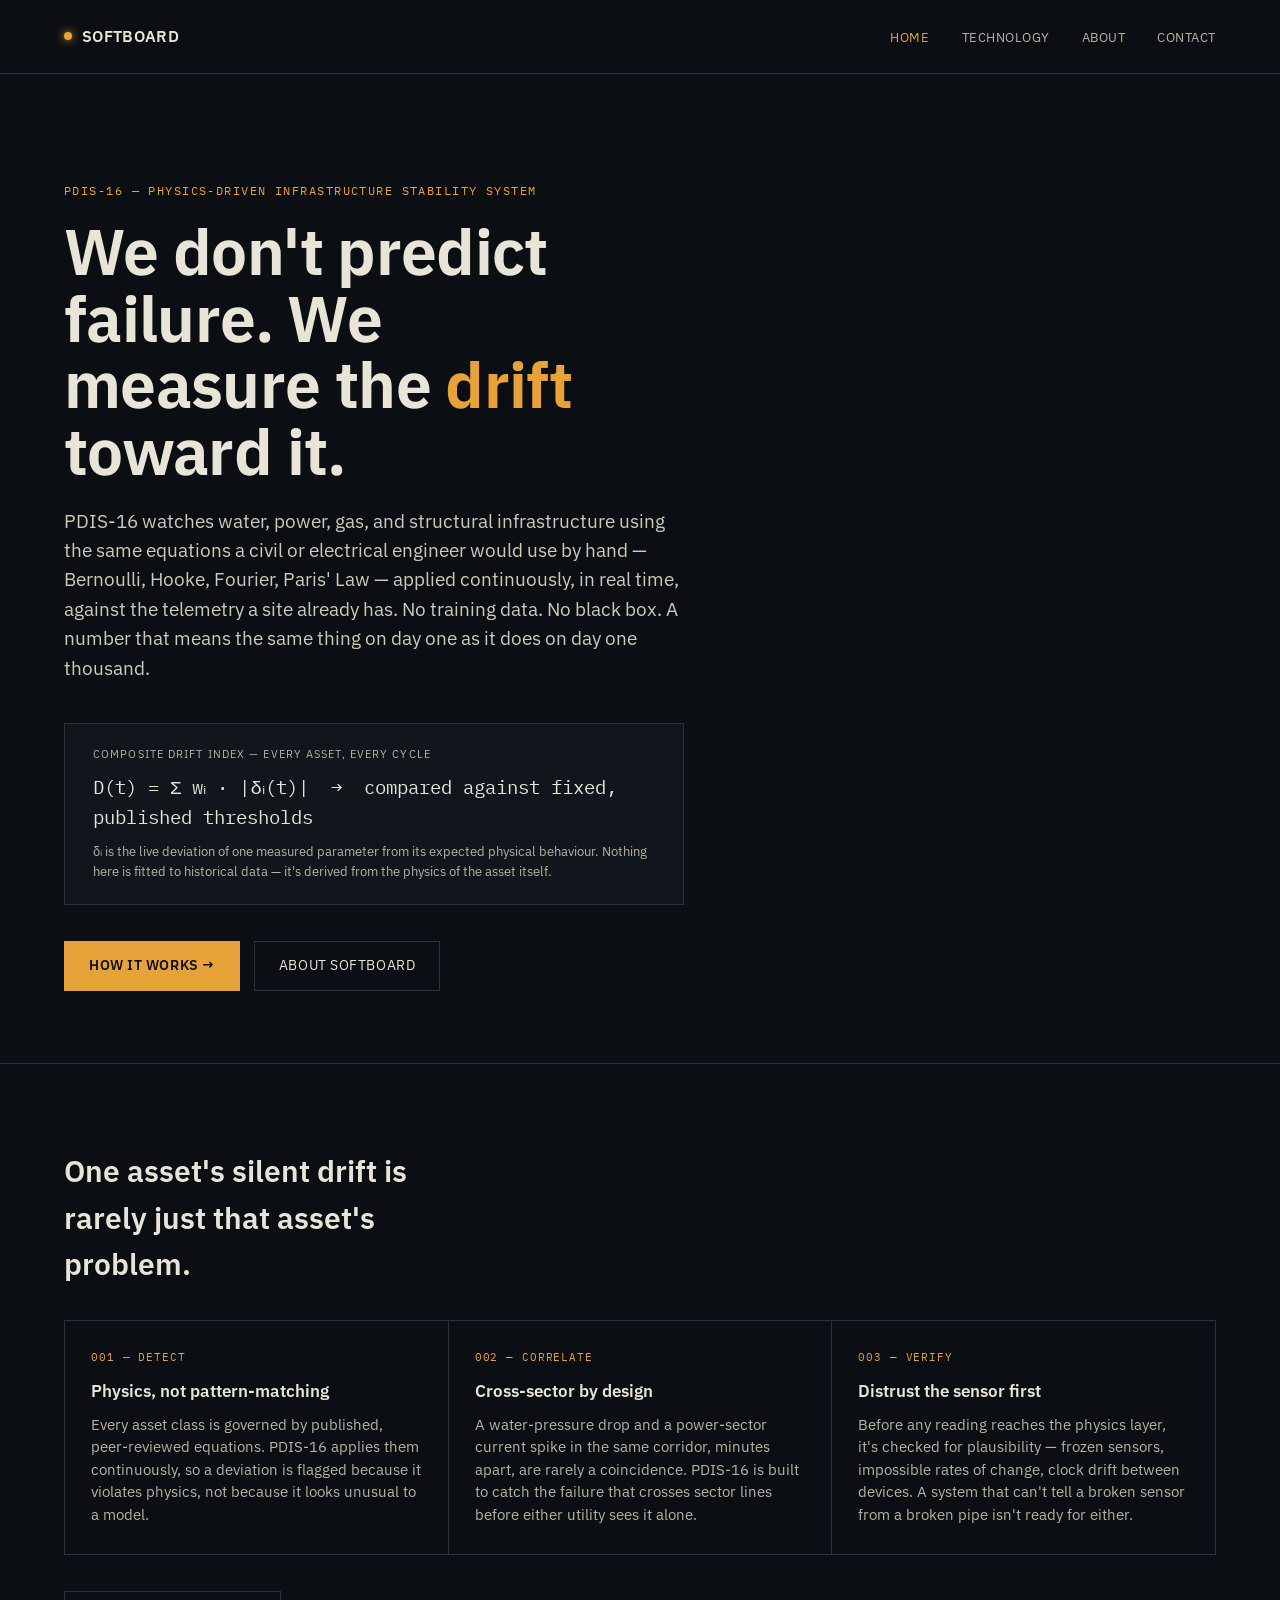
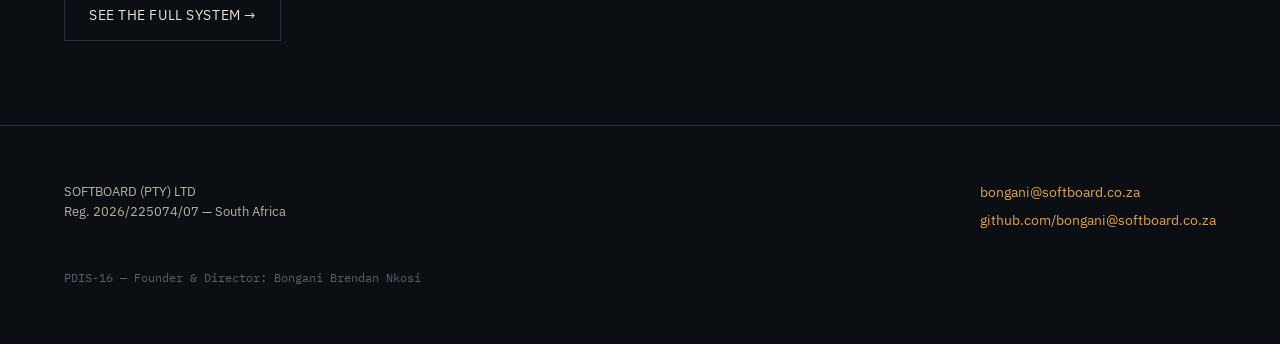
==== commit 2126da23: "Restore original footer GitHub link text Revert the footer link text back to github.com/bongani@soft" ====
--- a/index.html
+++ b/index.html
@@ -69,7 +69,7 @@
     </div>
     <div class="contact">
       <a href="mailto:nksbongani7@gmail.com">bongani@softboard.co.za</a>
-      <a href="https://github.com/nksbongani7-ux" target="_blank" rel="noopener">github.com/nksbongani7-ux</a>
+      <a href="https://github.com/nksbongani7-ux" target="_blank" rel="noopener">github.com/bongani@softboard.co.za</a>
     </div>
   </div>
   <div class="fineprint">PDIS-16 — Founder &amp; Director: Bongani Brendan Nkosi</div>
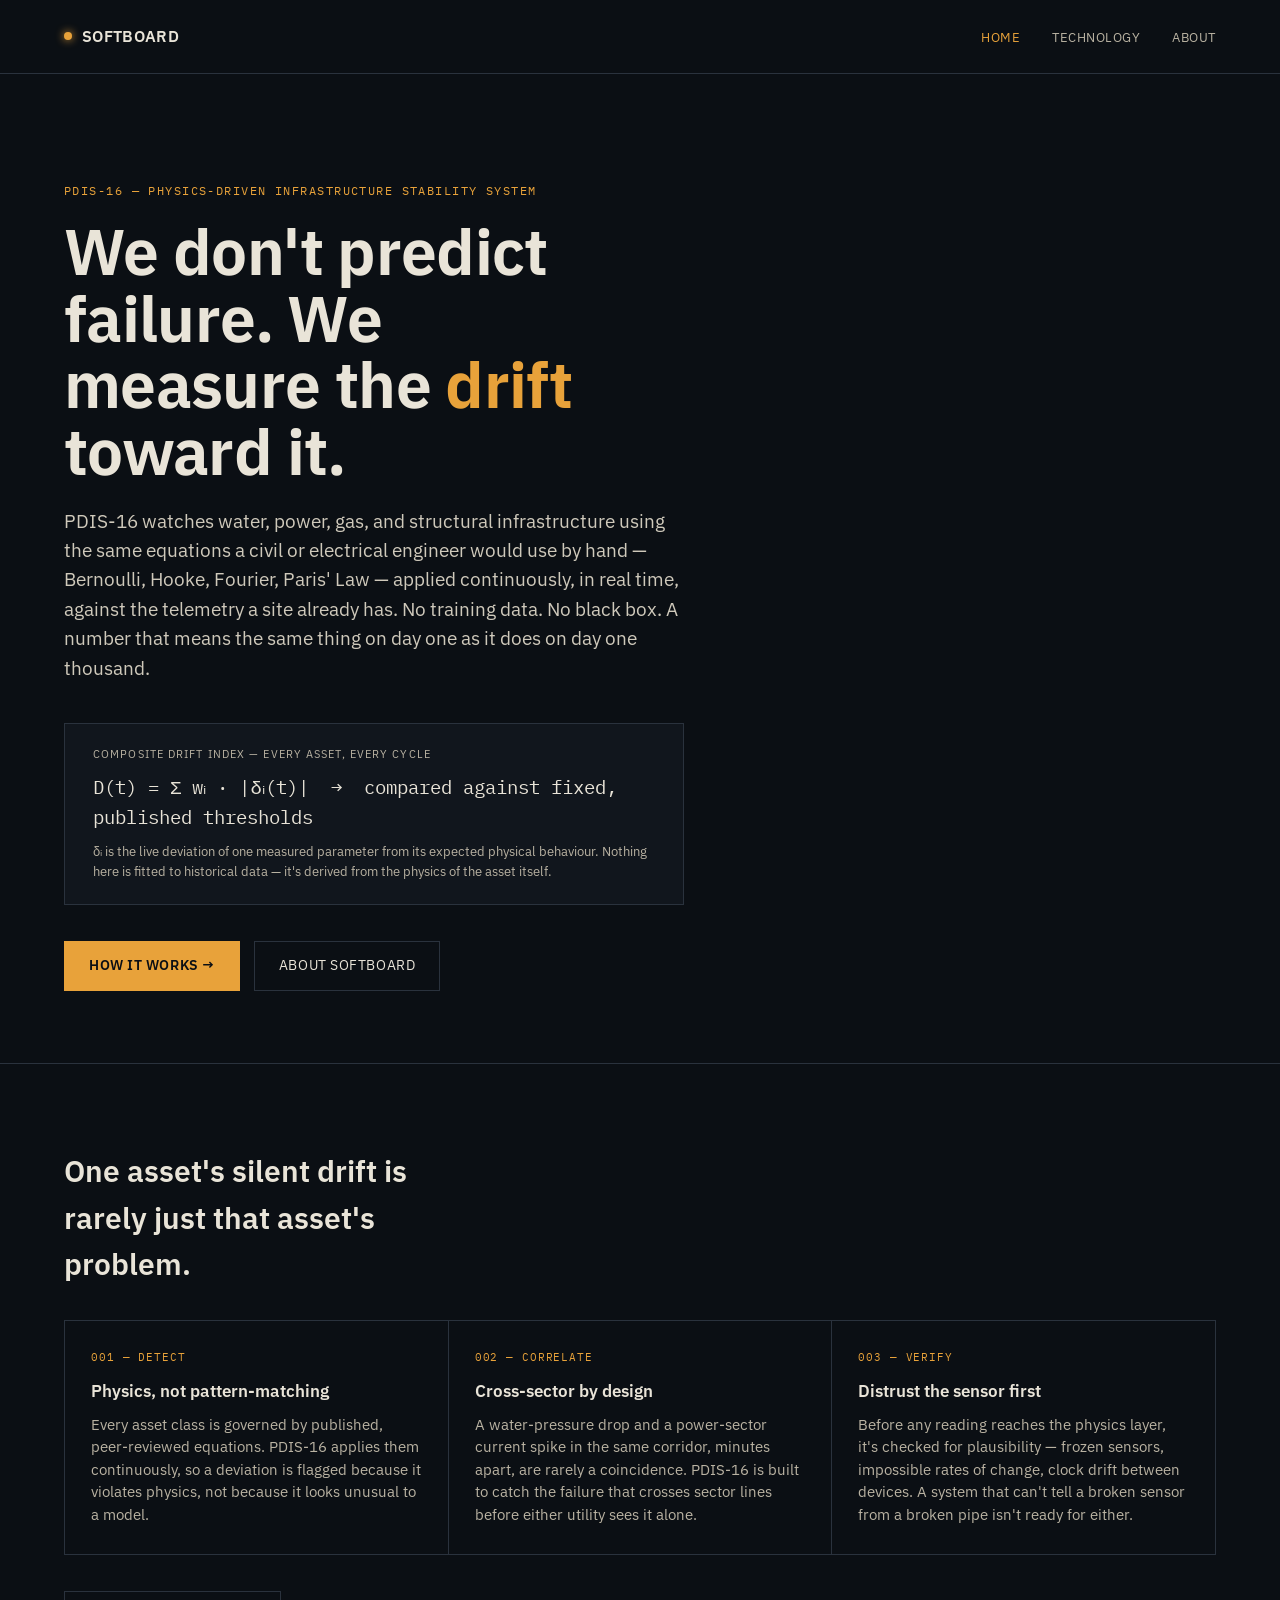
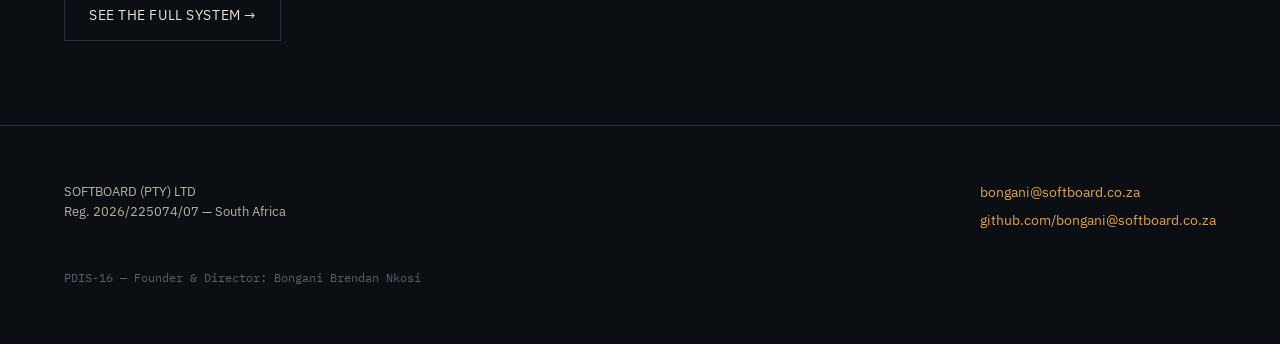
==== commit 5c2333ba: "Add two industries and remove Contact nav link - technology.html: add Industrial machinery and Produ" ====
--- a/index.html
+++ b/index.html
@@ -18,7 +18,6 @@
     <a href="/" class="active">Home</a>
     <a href="/technology.html">Technology</a>
     <a href="/about.html">About</a>
-    <a href="#contact">Contact</a>
   </nav>
 </header>
 
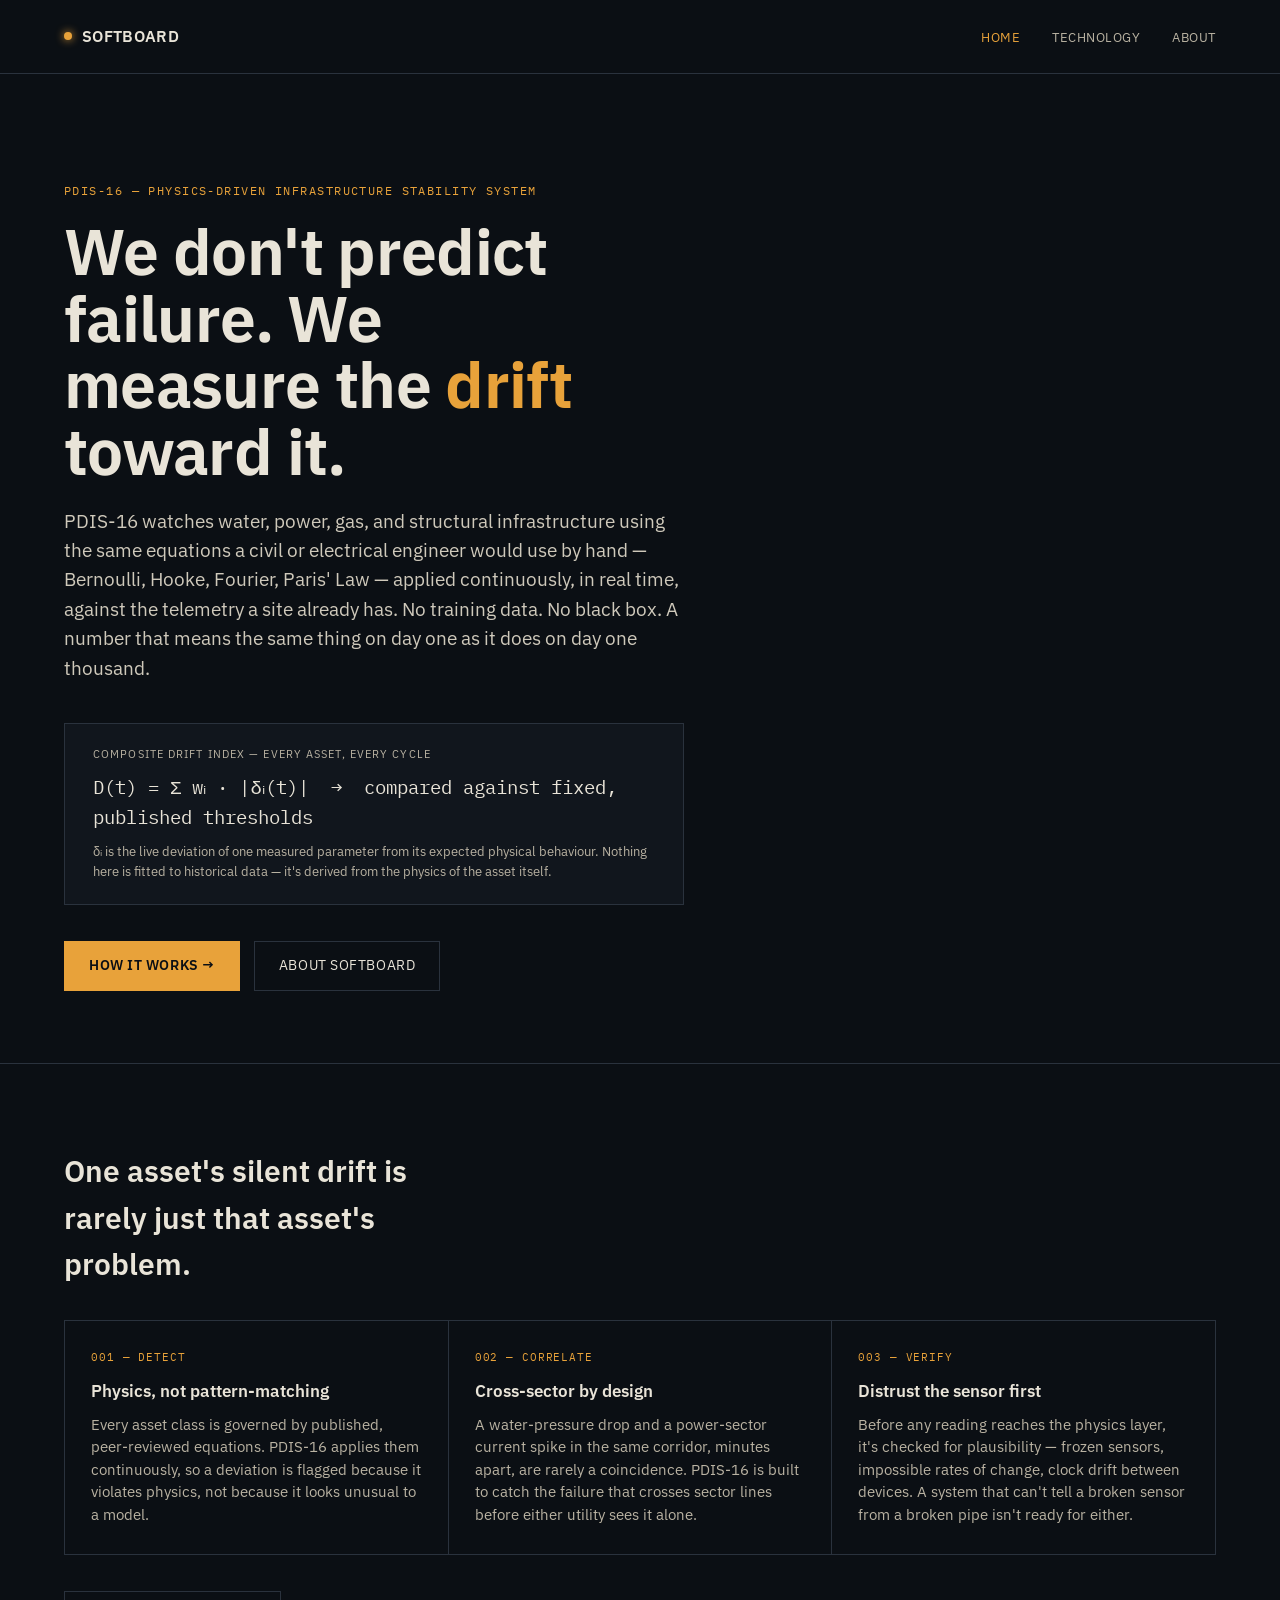
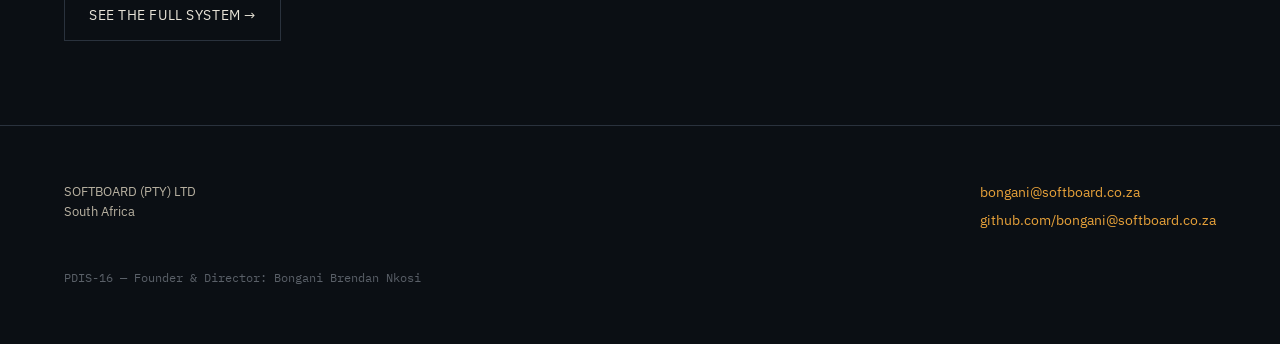
==== commit ec7963e1: "Remove company registration number from footer Drop "Reg. 2026/225074/07 —" from the footer legal bl" ====
--- a/index.html
+++ b/index.html
@@ -64,7 +64,7 @@
   <div class="row">
     <div class="legal">
       SOFTBOARD (PTY) LTD<br>
-      Reg. 2026/225074/07 — South Africa
+      South Africa
     </div>
     <div class="contact">
       <a href="mailto:nksbongani7@gmail.com">bongani@softboard.co.za</a>
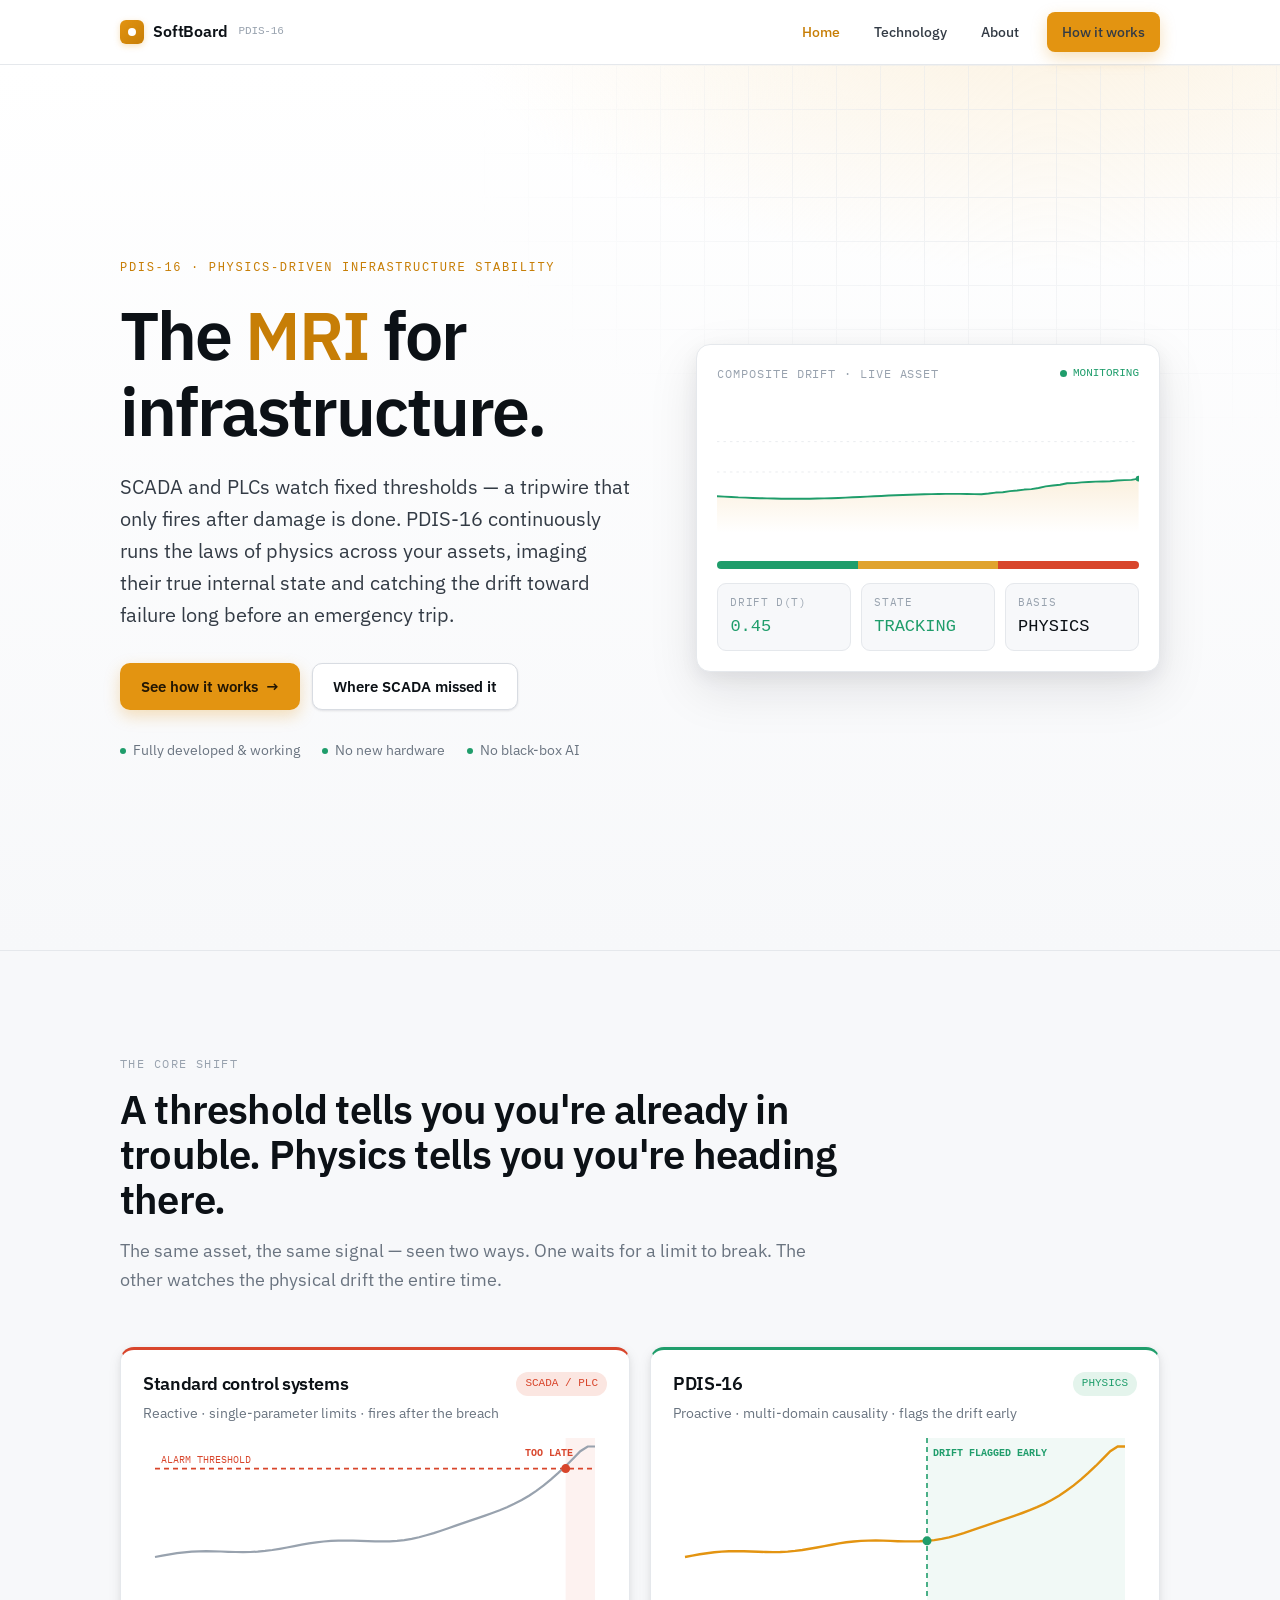
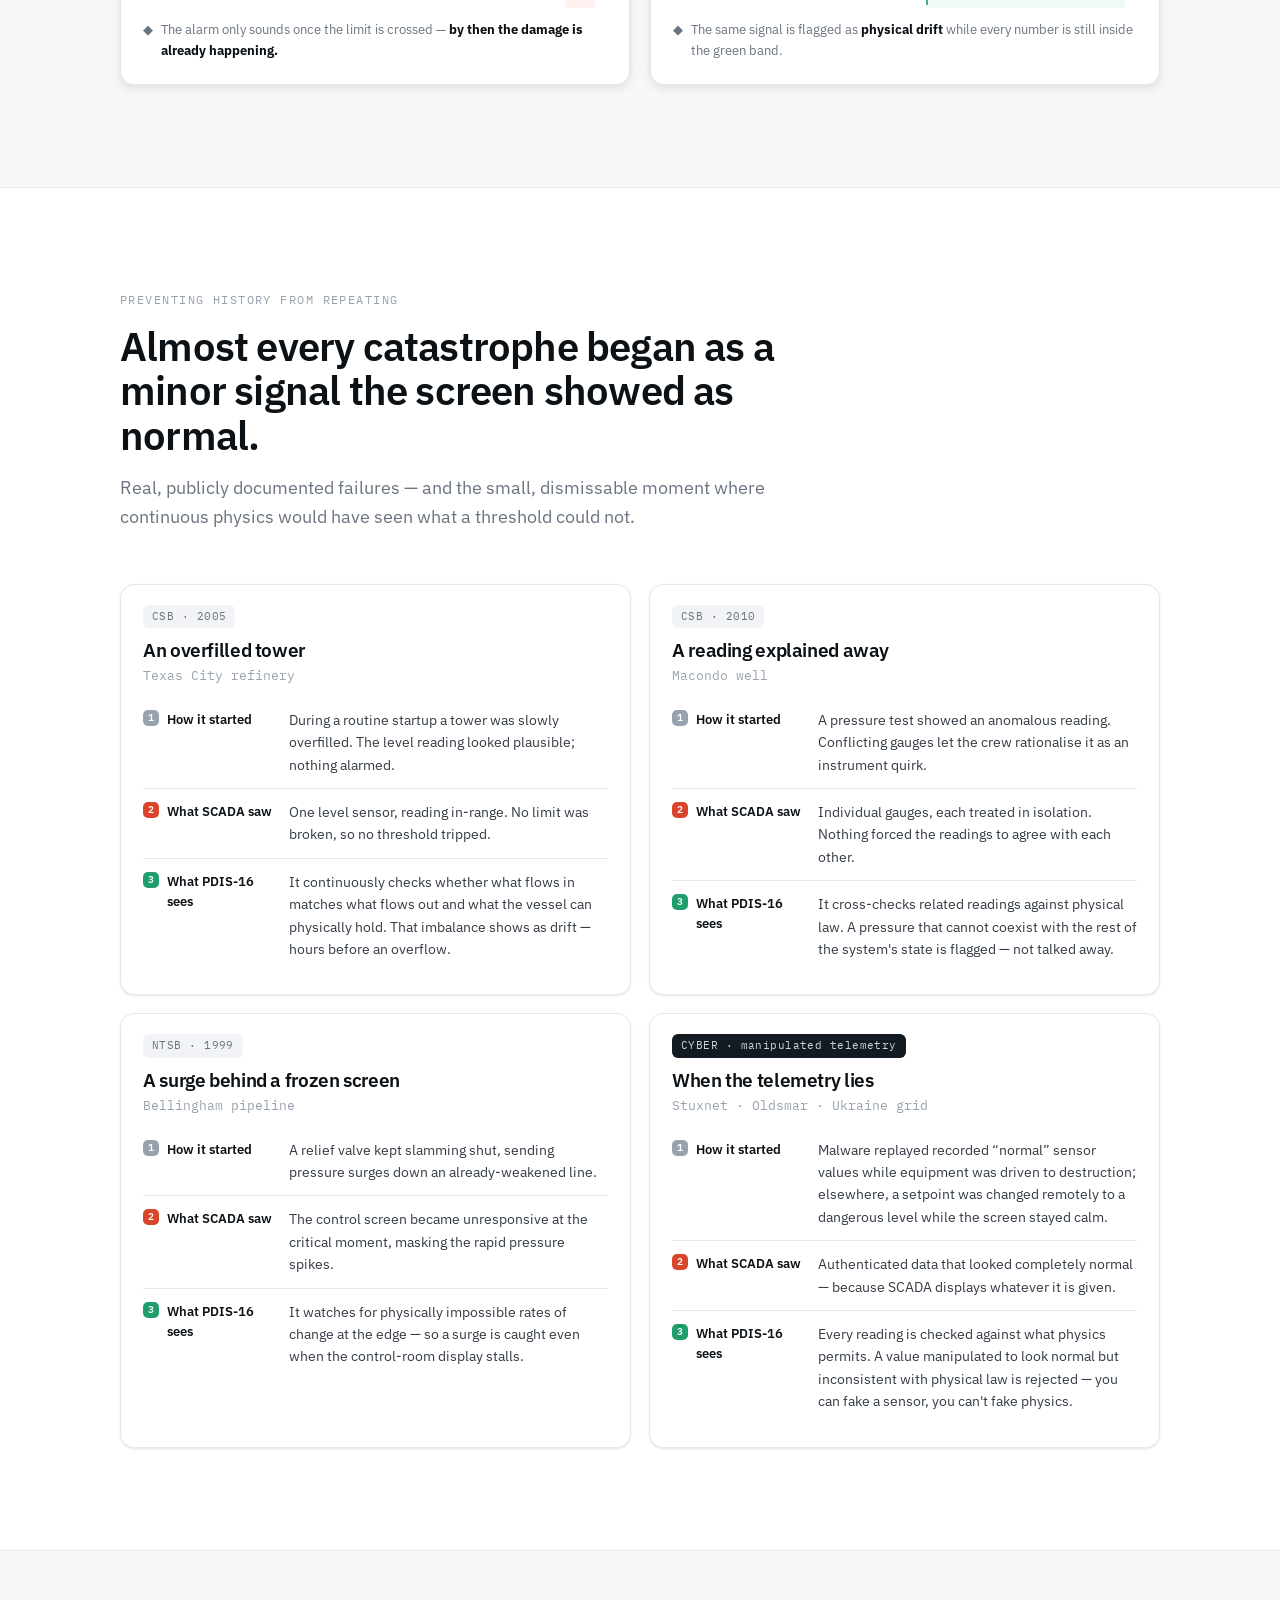
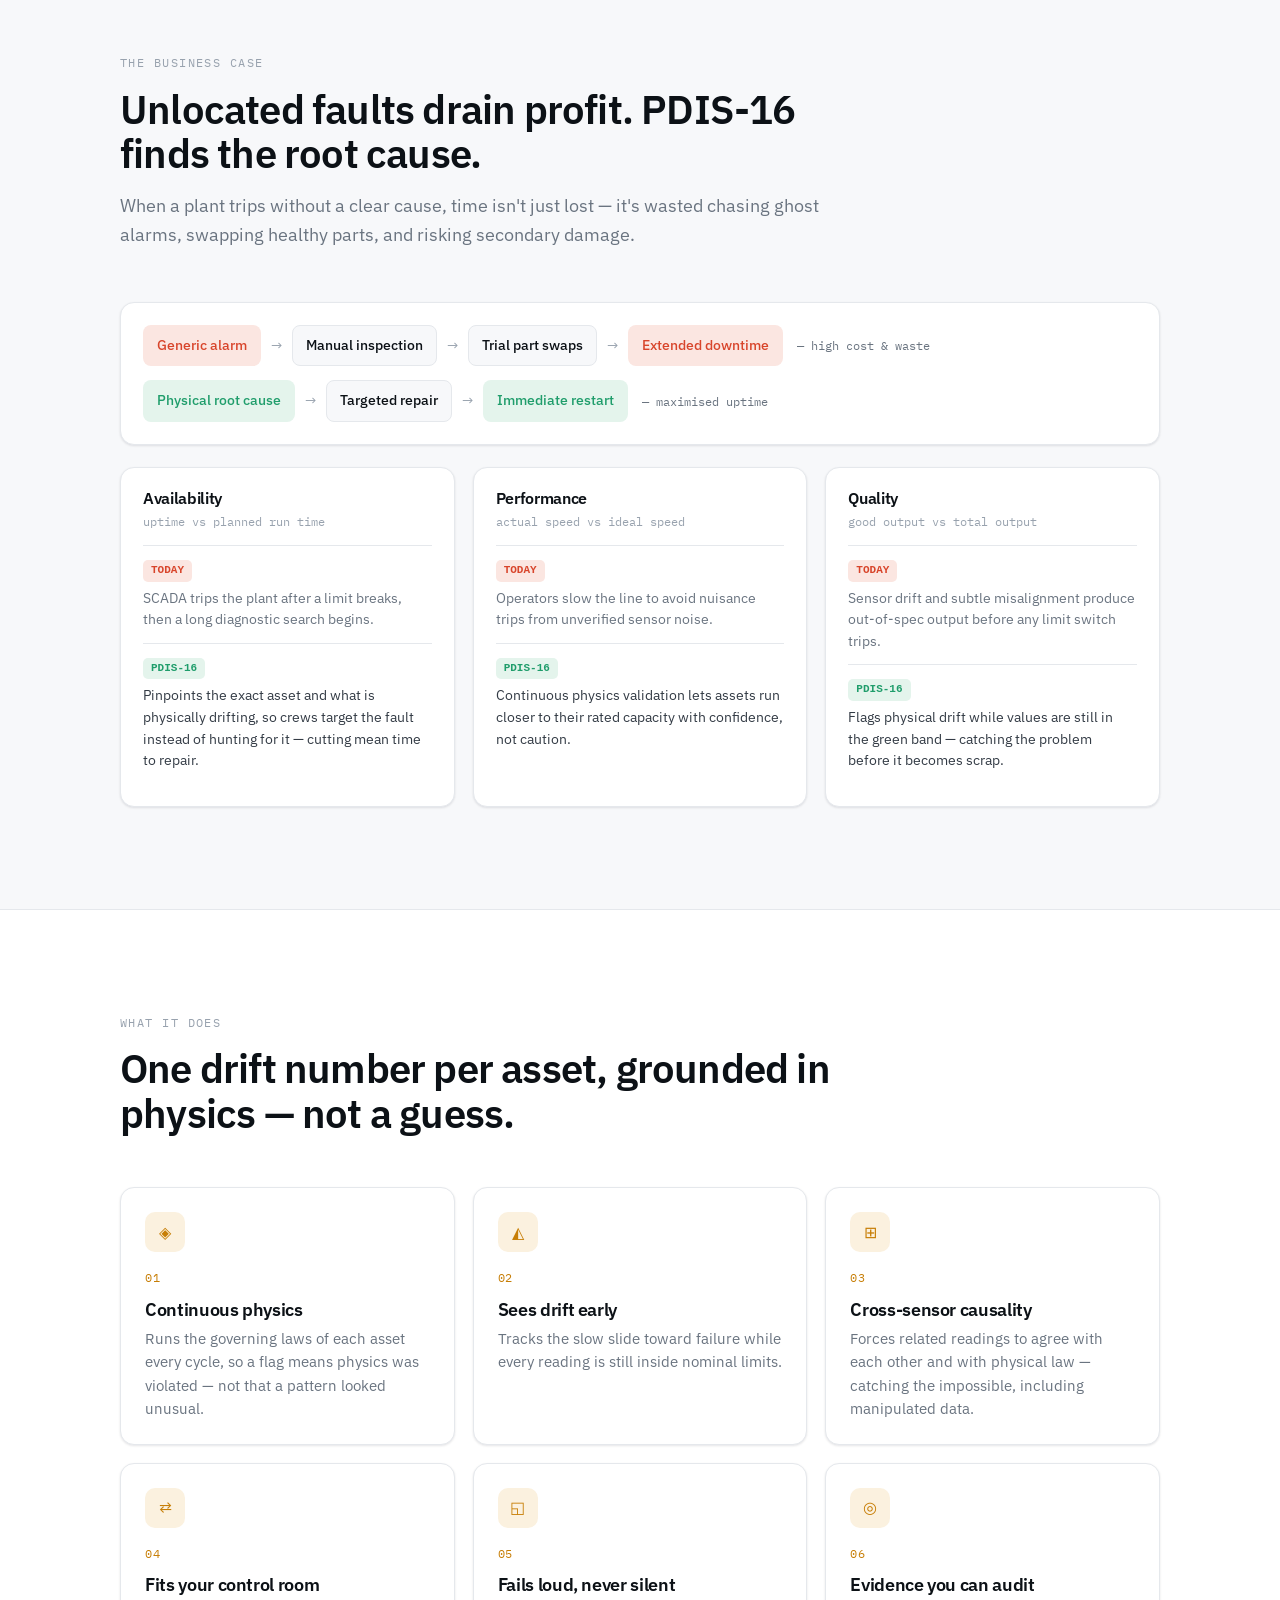
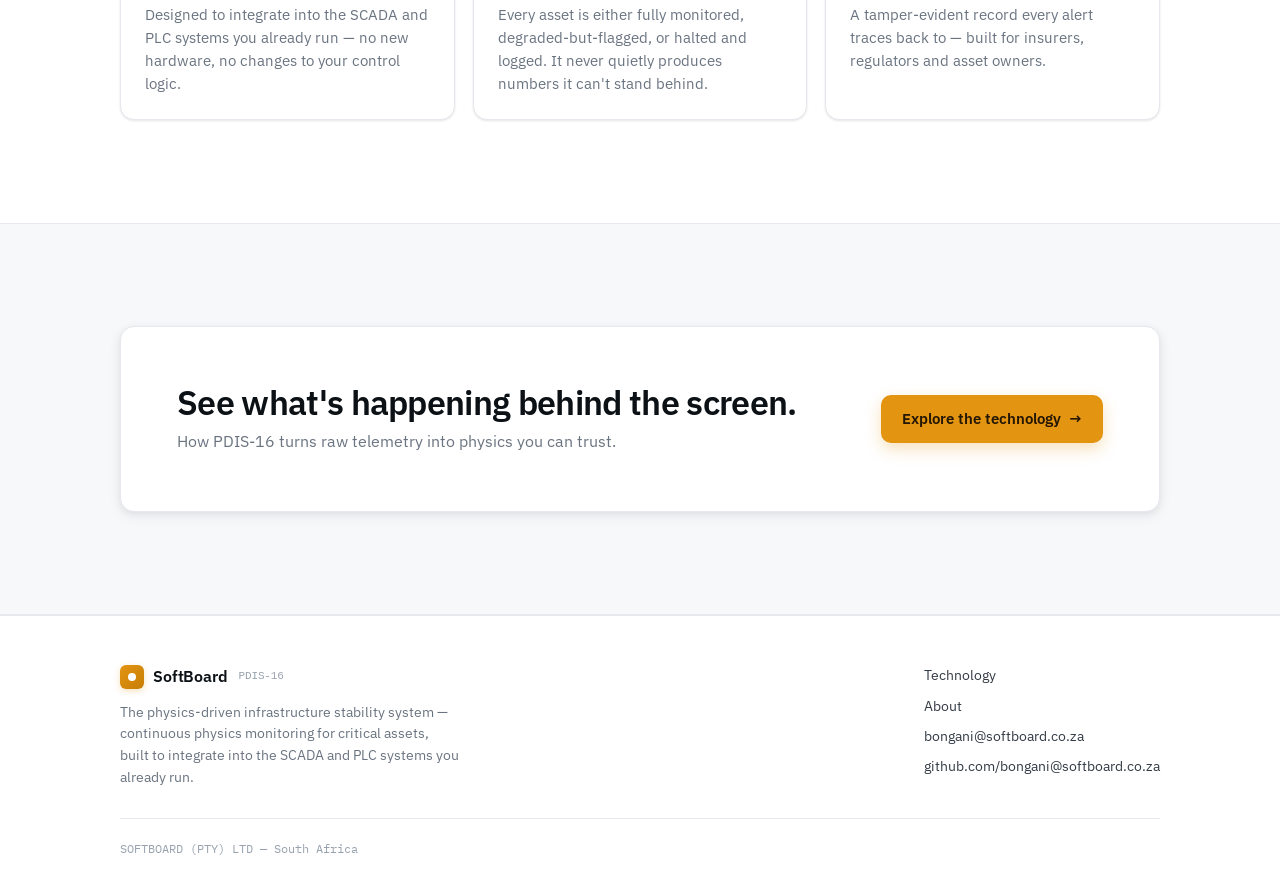
==== commit 9babe882: "Redesign site: light enterprise UI, MRI-for-infrastructure narrative Full visual and content overhau" ====
--- a/index.html
+++ b/index.html
@@ -3,75 +3,285 @@
 <head>
 <meta charset="UTF-8">
 <meta name="viewport" content="width=device-width, initial-scale=1.0">
-<title>SoftBoard — PDIS-16</title>
-<meta name="description" content="PDIS-16 by SoftBoard — physics-driven infrastructure stability. One drift number per asset, flagged before failure. No training data, no black box, no new hardware.">
+<title>SoftBoard — PDIS-16 · The MRI for Infrastructure</title>
+<meta name="description" content="PDIS-16 is the MRI for infrastructure. SCADA and PLCs watch fixed thresholds; PDIS-16 continuously runs the laws of physics to catch drift long before an emergency trip.">
+<link rel="icon" href="data:image/svg+xml,%3Csvg xmlns='http://www.w3.org/2000/svg' viewBox='0 0 32 32'%3E%3Crect width='32' height='32' rx='8' fill='%23E39411'/%3E%3Ccircle cx='16' cy='16' r='5' fill='white'/%3E%3C/svg%3E">
 <link rel="preconnect" href="https://fonts.googleapis.com">
 <link rel="preconnect" href="https://fonts.gstatic.com" crossorigin>
 <link href="https://fonts.googleapis.com/css2?family=IBM+Plex+Mono:wght@400;500&family=IBM+Plex+Sans:wght@400;500;600;700&display=swap" rel="stylesheet">
 <link rel="stylesheet" href="/styles.css">
+<script defer src="/script.js"></script>
 </head>
 <body>
 
-<header class="top">
-  <div class="mark"><span class="dot"></span> <a href="/">SOFTBOARD</a></div>
-  <nav>
-    <a href="/" class="active">Home</a>
-    <a href="/technology.html">Technology</a>
-    <a href="/about.html">About</a>
-  </nav>
+<header class="site-header">
+  <div class="wrap bar">
+    <a class="brand" href="/"><span class="logo"><span></span></span> <b>SoftBoard</b><small>PDIS-16</small></a>
+    <nav class="main">
+      <a href="/" class="active">Home</a>
+      <a href="/technology.html">Technology</a>
+      <a href="/about.html">About</a>
+      <a class="btn btn-primary nav-cta" href="/technology.html">How it works</a>
+    </nav>
+  </div>
 </header>
 
+<!-- ===================== HERO ===================== -->
 <section class="hero">
-  <div class="eyebrow">PDIS-16 — Physics-Driven Infrastructure Stability System</div>
-  <h1>We don't predict failure. We measure the <em>drift</em> toward it.</h1>
-  <p class="lede">PDIS-16 watches water, power, gas, and structural infrastructure using the same equations a civil or electrical engineer would use by hand — Bernoulli, Hooke, Fourier, Paris' Law — applied continuously, in real time, against the telemetry a site already has. No training data. No black box. A number that means the same thing on day one as it does on day one thousand.</p>
-  <div class="equation-card">
-    <div class="label">Composite Drift Index — every asset, every cycle</div>
-    <div class="eq">D(t) = Σ wᵢ · |δᵢ(t)| &nbsp;→&nbsp; compared against fixed, published thresholds</div>
-    <div class="note">δᵢ is the live deviation of one measured parameter from its expected physical behaviour. Nothing here is fitted to historical data — it's derived from the physics of the asset itself.</div>
-  </div>
-  <div class="cta-row">
-    <a class="btn btn-primary" href="/technology.html">How it works →</a>
-    <a class="btn btn-ghost" href="/about.html">About SoftBoard</a>
-  </div>
-</section>
-
-<section id="highlights">
-  <h2>One asset's silent drift is rarely just that asset's problem.</h2>
-  <div class="grid3">
-    <div class="cell">
-      <div class="tag">001 — DETECT</div>
-      <h3>Physics, not pattern-matching</h3>
-      <p>Every asset class is governed by published, peer-reviewed equations. PDIS-16 applies them continuously, so a deviation is flagged because it violates physics, not because it looks unusual to a model.</p>
-    </div>
-    <div class="cell">
-      <div class="tag">002 — CORRELATE</div>
-      <h3>Cross-sector by design</h3>
-      <p>A water-pressure drop and a power-sector current spike in the same corridor, minutes apart, are rarely a coincidence. PDIS-16 is built to catch the failure that crosses sector lines before either utility sees it alone.</p>
-    </div>
-    <div class="cell">
-      <div class="tag">003 — VERIFY</div>
-      <h3>Distrust the sensor first</h3>
-      <p>Before any reading reaches the physics layer, it's checked for plausibility — frozen sensors, impossible rates of change, clock drift between devices. A system that can't tell a broken sensor from a broken pipe isn't ready for either.</p>
-    </div>
-  </div>
-  <div class="cta-row">
-    <a class="btn btn-ghost" href="/technology.html">See the full system →</a>
-  </div>
-</section>
-
-<footer id="contact">
-  <div class="row">
-    <div class="legal">
-      SOFTBOARD (PTY) LTD<br>
-      South Africa
-    </div>
-    <div class="contact">
-      <a href="mailto:nksbongani7@gmail.com">bongani@softboard.co.za</a>
-      <a href="https://github.com/nksbongani7-ux" target="_blank" rel="noopener">github.com/bongani@softboard.co.za</a>
-    </div>
-  </div>
-  <div class="fineprint">PDIS-16 — Founder &amp; Director: Bongani Brendan Nkosi</div>
+  <div class="grid-bg"></div>
+  <div class="wrap">
+    <div>
+      <span class="eyebrow">PDIS-16 · Physics-Driven Infrastructure Stability</span>
+      <h1>The <span class="amber">MRI</span> for infrastructure.</h1>
+      <p class="lede">SCADA and PLCs watch fixed thresholds — a tripwire that only fires after damage is done. PDIS-16 continuously runs the laws of physics across your assets, imaging their true internal state and catching the drift toward failure long before an emergency trip.</p>
+      <div class="cta-row">
+        <a class="btn btn-primary" href="/technology.html">See how it works <span class="arw">→</span></a>
+        <a class="btn btn-ghost" href="#events">Where SCADA missed it</a>
+      </div>
+      <div class="trust-row">
+        <span><i class="dot"></i> Fully developed &amp; working</span>
+        <span><i class="dot"></i> No new hardware</span>
+        <span><i class="dot"></i> No black-box AI</span>
+      </div>
+    </div>
+
+    <!-- live monitor -->
+    <div class="monitor reveal">
+      <div class="mhead">
+        <span class="t">Composite drift · live asset</span>
+        <span class="live"><span class="pulse"></span> MONITORING</span>
+      </div>
+      <svg id="mchart" class="chart" role="img" aria-label="Live drift index rising through normal, warning and critical bands"></svg>
+      <div class="bands"><i class="s-ok"></i><i class="s-warn"></i><i class="s-crit"></i></div>
+      <div class="readout">
+        <div class="cell"><div class="k">Drift D(t)</div><div class="v" id="dval">0.31</div></div>
+        <div class="cell"><div class="k">State</div><div class="v ok">TRACKING</div></div>
+        <div class="cell"><div class="k">Basis</div><div class="v">PHYSICS</div></div>
+      </div>
+    </div>
+  </div>
+</section>
+
+<!-- ===================== THE SHIFT ===================== -->
+<section id="shift" class="tint">
+  <div class="wrap">
+    <div class="section-head reveal">
+      <div class="section-label">The core shift</div>
+      <h2>A threshold tells you you're already in trouble. Physics tells you you're heading there.</h2>
+      <p>The same asset, the same signal — seen two ways. One waits for a limit to break. The other watches the physical drift the entire time.</p>
+    </div>
+    <div class="shift-grid">
+      <div class="panel bad reveal">
+        <div class="ph"><h3>Standard control systems</h3><span class="tagpill bad">SCADA / PLC</span></div>
+        <div class="sub">Reactive · single-parameter limits · fires after the breach</div>
+        <svg id="plot-threshold" class="plot" role="img" aria-label="A signal that is only flagged after it crosses a fixed alarm threshold — too late"></svg>
+        <div class="caption"><span>◆</span><span>The alarm only sounds once the limit is crossed — <b>by then the damage is already happening.</b></span></div>
+      </div>
+      <div class="panel good reveal" data-d="1">
+        <div class="ph"><h3>PDIS-16</h3><span class="tagpill good">PHYSICS</span></div>
+        <div class="sub">Proactive · multi-domain causality · flags the drift early</div>
+        <svg id="plot-physics" class="plot" role="img" aria-label="The same signal, flagged early as physical drift long before the threshold"></svg>
+        <div class="caption"><span>◆</span><span>The same signal is flagged as <b>physical drift</b> while every number is still inside the green band.</span></div>
+      </div>
+    </div>
+  </div>
+</section>
+
+<!-- ===================== EVENTS / CASE WALL ===================== -->
+<section id="events">
+  <div class="wrap">
+    <div class="section-head reveal">
+      <div class="section-label">Preventing history from repeating</div>
+      <h2>Almost every catastrophe began as a minor signal the screen showed as normal.</h2>
+      <p>Real, publicly documented failures — and the small, dismissable moment where continuous physics would have seen what a threshold could not.</p>
+    </div>
+
+    <div class="cases">
+      <!-- Texas City -->
+      <div class="case reveal">
+        <div class="top">
+          <div class="meta"><span class="badge">CSB · 2005</span></div>
+          <h3>An overfilled tower</h3>
+          <div class="auth">Texas City refinery</div>
+        </div>
+        <div class="rows">
+          <div class="crow"><div class="lab"><span class="mk s1">1</span>How it started</div><div class="txt">During a routine startup a tower was slowly overfilled. The level reading looked plausible; nothing alarmed.</div></div>
+          <div class="crow"><div class="lab"><span class="mk s2">2</span>What SCADA saw</div><div class="txt">One level sensor, reading in-range. No limit was broken, so no threshold tripped.</div></div>
+          <div class="crow"><div class="lab"><span class="mk s4">3</span>What PDIS-16 sees</div><div class="txt">It continuously checks whether what flows in matches what flows out and what the vessel can physically hold. That imbalance shows as drift — hours before an overflow.</div></div>
+        </div>
+      </div>
+
+      <!-- Deepwater Horizon -->
+      <div class="case reveal" data-d="1">
+        <div class="top">
+          <div class="meta"><span class="badge">CSB · 2010</span></div>
+          <h3>A reading explained away</h3>
+          <div class="auth">Macondo well</div>
+        </div>
+        <div class="rows">
+          <div class="crow"><div class="lab"><span class="mk s1">1</span>How it started</div><div class="txt">A pressure test showed an anomalous reading. Conflicting gauges let the crew rationalise it as an instrument quirk.</div></div>
+          <div class="crow"><div class="lab"><span class="mk s2">2</span>What SCADA saw</div><div class="txt">Individual gauges, each treated in isolation. Nothing forced the readings to agree with each other.</div></div>
+          <div class="crow"><div class="lab"><span class="mk s4">3</span>What PDIS-16 sees</div><div class="txt">It cross-checks related readings against physical law. A pressure that cannot coexist with the rest of the system's state is flagged — not talked away.</div></div>
+        </div>
+      </div>
+
+      <!-- Bellingham -->
+      <div class="case reveal">
+        <div class="top">
+          <div class="meta"><span class="badge">NTSB · 1999</span></div>
+          <h3>A surge behind a frozen screen</h3>
+          <div class="auth">Bellingham pipeline</div>
+        </div>
+        <div class="rows">
+          <div class="crow"><div class="lab"><span class="mk s1">1</span>How it started</div><div class="txt">A relief valve kept slamming shut, sending pressure surges down an already-weakened line.</div></div>
+          <div class="crow"><div class="lab"><span class="mk s2">2</span>What SCADA saw</div><div class="txt">The control screen became unresponsive at the critical moment, masking the rapid pressure spikes.</div></div>
+          <div class="crow"><div class="lab"><span class="mk s4">3</span>What PDIS-16 sees</div><div class="txt">It watches for physically impossible rates of change at the edge — so a surge is caught even when the control-room display stalls.</div></div>
+        </div>
+      </div>
+
+      <!-- Cyber -->
+      <div class="case reveal" data-d="1">
+        <div class="top">
+          <div class="meta"><span class="badge cyber">CYBER · manipulated telemetry</span></div>
+          <h3>When the telemetry lies</h3>
+          <div class="auth">Stuxnet · Oldsmar · Ukraine grid</div>
+        </div>
+        <div class="rows">
+          <div class="crow"><div class="lab"><span class="mk s1">1</span>How it started</div><div class="txt">Malware replayed recorded “normal” sensor values while equipment was driven to destruction; elsewhere, a setpoint was changed remotely to a dangerous level while the screen stayed calm.</div></div>
+          <div class="crow"><div class="lab"><span class="mk s2">2</span>What SCADA saw</div><div class="txt">Authenticated data that looked completely normal — because SCADA displays whatever it is given.</div></div>
+          <div class="crow"><div class="lab"><span class="mk s4">3</span>What PDIS-16 sees</div><div class="txt">Every reading is checked against what physics permits. A value manipulated to look normal but inconsistent with physical law is rejected — you can fake a sensor, you can't fake physics.</div></div>
+        </div>
+      </div>
+    </div>
+  </div>
+</section>
+
+<!-- ===================== COST / OEE ===================== -->
+<section id="value" class="tint">
+  <div class="wrap">
+    <div class="section-head reveal">
+      <div class="section-label">The business case</div>
+      <h2>Unlocated faults drain profit. PDIS-16 finds the root cause.</h2>
+      <p>When a plant trips without a clear cause, time isn't just lost — it's wasted chasing ghost alarms, swapping healthy parts, and risking secondary damage.</p>
+    </div>
+
+    <div class="flowbox reveal">
+      <div class="flowline" style="margin-bottom:14px;">
+        <span class="node bad">Generic alarm</span><span class="arrow">→</span>
+        <span class="node">Manual inspection</span><span class="arrow">→</span>
+        <span class="node">Trial part swaps</span><span class="arrow">→</span>
+        <span class="node bad">Extended downtime</span>
+        <span class="tail">— high cost &amp; waste</span>
+      </div>
+      <div class="flowline">
+        <span class="node good">Physical root cause</span><span class="arrow">→</span>
+        <span class="node">Targeted repair</span><span class="arrow">→</span>
+        <span class="node good">Immediate restart</span>
+        <span class="tail">— maximised uptime</span>
+      </div>
+    </div>
+
+    <div class="oee">
+      <div class="pillar reveal">
+        <h4>Availability</h4>
+        <div class="m">uptime vs planned run time</div>
+        <div class="fail"><span class="tag f">TODAY</span><br>SCADA trips the plant after a limit breaks, then a long diagnostic search begins.</div>
+        <div class="win"><span class="tag w">PDIS-16</span><br>Pinpoints the exact asset and what is physically drifting, so crews target the fault instead of hunting for it — cutting mean time to repair.</div>
+      </div>
+      <div class="pillar reveal" data-d="1">
+        <h4>Performance</h4>
+        <div class="m">actual speed vs ideal speed</div>
+        <div class="fail"><span class="tag f">TODAY</span><br>Operators slow the line to avoid nuisance trips from unverified sensor noise.</div>
+        <div class="win"><span class="tag w">PDIS-16</span><br>Continuous physics validation lets assets run closer to their rated capacity with confidence, not caution.</div>
+      </div>
+      <div class="pillar reveal" data-d="2">
+        <h4>Quality</h4>
+        <div class="m">good output vs total output</div>
+        <div class="fail"><span class="tag f">TODAY</span><br>Sensor drift and subtle misalignment produce out-of-spec output before any limit switch trips.</div>
+        <div class="win"><span class="tag w">PDIS-16</span><br>Flags physical drift while values are still in the green band — catching the problem before it becomes scrap.</div>
+      </div>
+    </div>
+  </div>
+</section>
+
+<!-- ===================== CAPABILITIES ===================== -->
+<section id="capabilities">
+  <div class="wrap">
+    <div class="section-head reveal">
+      <div class="section-label">What it does</div>
+      <h2>One drift number per asset, grounded in physics — not a guess.</h2>
+    </div>
+    <div class="cards">
+      <div class="card reveal">
+        <div class="ico">◈</div>
+        <div class="num">01</div>
+        <h3>Continuous physics</h3>
+        <p>Runs the governing laws of each asset every cycle, so a flag means physics was violated — not that a pattern looked unusual.</p>
+      </div>
+      <div class="card reveal" data-d="1">
+        <div class="ico">◭</div>
+        <div class="num">02</div>
+        <h3>Sees drift early</h3>
+        <p>Tracks the slow slide toward failure while every reading is still inside nominal limits.</p>
+      </div>
+      <div class="card reveal" data-d="2">
+        <div class="ico">⊞</div>
+        <div class="num">03</div>
+        <h3>Cross-sensor causality</h3>
+        <p>Forces related readings to agree with each other and with physical law — catching the impossible, including manipulated data.</p>
+      </div>
+      <div class="card reveal">
+        <div class="ico">⇄</div>
+        <div class="num">04</div>
+        <h3>Fits your control room</h3>
+        <p>Designed to integrate into the SCADA and PLC systems you already run — no new hardware, no changes to your control logic.</p>
+      </div>
+      <div class="card reveal" data-d="1">
+        <div class="ico">◱</div>
+        <div class="num">05</div>
+        <h3>Fails loud, never silent</h3>
+        <p>Every asset is either fully monitored, degraded-but-flagged, or halted and logged. It never quietly produces numbers it can't stand behind.</p>
+      </div>
+      <div class="card reveal" data-d="2">
+        <div class="ico">◎</div>
+        <div class="num">06</div>
+        <h3>Evidence you can audit</h3>
+        <p>A tamper-evident record every alert traces back to — built for insurers, regulators and asset owners.</p>
+      </div>
+    </div>
+  </div>
+</section>
+
+<!-- ===================== CTA ===================== -->
+<section class="cta">
+  <div class="wrap">
+    <div class="box reveal">
+      <div>
+        <h2>See what's happening behind the screen.</h2>
+        <p>How PDIS-16 turns raw telemetry into physics you can trust.</p>
+      </div>
+      <a class="btn btn-primary" href="/technology.html">Explore the technology <span class="arw">→</span></a>
+    </div>
+  </div>
+</section>
+
+<!-- ===================== FOOTER ===================== -->
+<footer class="site">
+  <div class="wrap">
+    <div class="row">
+      <div>
+        <a class="brand" href="/"><span class="logo"><span></span></span> <b>SoftBoard</b><small>PDIS-16</small></a>
+        <p class="legal">The physics-driven infrastructure stability system — continuous physics monitoring for critical assets, built to integrate into the SCADA and PLC systems you already run.</p>
+      </div>
+      <div class="links">
+        <a href="/technology.html">Technology</a>
+        <a href="/about.html">About</a>
+        <a href="mailto:bongani@softboard.co.za">bongani@softboard.co.za</a>
+        <a href="https://github.com/nksbongani7-ux" target="_blank" rel="noopener">github.com/bongani@softboard.co.za</a>
+      </div>
+    </div>
+    <div class="fineprint">SOFTBOARD (PTY) LTD — South Africa</div>
+  </div>
 </footer>
 
 </body>
--- a/styles.css
+++ b/styles.css
@@ -1,148 +1,358 @@
+/* ============================================================
+   SoftBoard / PDIS-16 — light enterprise UI
+   Single amber brand accent. Status colors used only inside
+   physics visuals where they carry meaning.
+   ============================================================ */
 :root{
-  --ink:#0B0F14;
-  --ink-2:#11161D;
-  --paper:#E9E4D8;
-  --paper-dim:#B9B2A2;
-  --amber:#E8A23A;
-  --amber-dim:#7A5B26;
-  --line:#2A323D;
-  --ok:#5C9E7A;
-  --warn:#D9A441;
-  --crit:#C9603F;
-}
+  /* surfaces */
+  --paper:#FFFFFF;
+  --paper-2:#F7F8FA;
+  --paper-3:#F1F3F6;
+  --ink:#0C1116;        /* headings */
+  --ink-2:#333B45;      /* body */
+  --muted:#6A7480;      /* secondary */
+  --faint:#98A2AE;      /* labels */
+  --line:#E5E8EC;
+  --line-2:#D8DCE2;
+
+  /* brand accent */
+  --amber:#E39411;
+  --amber-2:#C77E06;
+  --amber-soft:#FBF1DF;
+  --amber-ring:rgba(227,148,17,0.28);
+
+  /* semantic status (physics story only) */
+  --ok:#1F9D6B;
+  --ok-soft:#E4F4EC;
+  --warn:#E0A32E;
+  --warn-soft:#FBF1DD;
+  --crit:#D8452B;
+  --crit-soft:#FBE6E1;
+
+  --shadow-sm:0 1px 2px rgba(16,24,32,.05), 0 1px 3px rgba(16,24,32,.06);
+  --shadow-md:0 4px 14px rgba(16,24,32,.07), 0 2px 6px rgba(16,24,32,.05);
+  --shadow-lg:0 18px 50px rgba(16,24,32,.10), 0 6px 18px rgba(16,24,32,.06);
+  --radius:14px;
+  --radius-sm:10px;
+  --maxw:1120px;
+}
+
 *{box-sizing:border-box;}
+html{scroll-behavior:smooth;}
 html,body{margin:0;padding:0;}
 body{
-  background:var(--ink);
-  color:var(--paper);
-  font-family:'IBM Plex Sans',Arial,Helvetica,sans-serif;
-  line-height:1.55;
+  background:var(--paper);
+  color:var(--ink-2);
+  font-family:'IBM Plex Sans',-apple-system,BlinkMacSystemFont,'Segoe UI',Arial,sans-serif;
+  line-height:1.6;
   -webkit-font-smoothing:antialiased;
-}
+  text-rendering:optimizeLegibility;
+}
+.mono{font-family:'IBM Plex Mono',ui-monospace,Menlo,Consolas,monospace;}
+h1,h2,h3,h4{color:var(--ink); font-weight:600; letter-spacing:-0.02em; line-height:1.12; margin:0;}
+p{margin:0;}
+a{color:var(--amber-2); text-decoration:none;}
+a:hover{color:var(--amber);}
+img{max-width:100%;}
+:focus-visible{outline:2px solid var(--amber); outline-offset:3px; border-radius:4px;}
+
+.wrap{max-width:var(--maxw); margin:0 auto; padding:0 clamp(20px,5vw,40px);}
+.eyebrow{
+  font-family:'IBM Plex Mono',monospace; font-size:12px; font-weight:500;
+  letter-spacing:0.14em; text-transform:uppercase; color:var(--amber-2);
+}
+.section-label{
+  font-family:'IBM Plex Mono',monospace; font-size:12px; letter-spacing:0.12em;
+  text-transform:uppercase; color:var(--faint); margin-bottom:14px;
+}
+
 @media (prefers-reduced-motion: reduce){
-  *{animation-duration:0.001ms !important; transition-duration:0.001ms !important;}
-}
-.mono{font-family:'IBM Plex Mono',Consolas,Menlo,monospace;}
-a{color:var(--amber); text-decoration:none;}
-a:focus-visible, button:focus-visible{outline:2px solid var(--amber); outline-offset:3px;}
-
-header.top{
-  display:flex; justify-content:space-between; align-items:center;
-  padding:24px clamp(20px,5vw,64px);
+  *{animation-duration:.001ms !important; animation-iteration-count:1 !important; transition-duration:.001ms !important; scroll-behavior:auto !important;}
+}
+
+/* ---------- reveal on scroll ---------- */
+.reveal{opacity:0; transform:translateY(18px); transition:opacity .7s ease, transform .7s cubic-bezier(.2,.7,.2,1);}
+.reveal.in{opacity:1; transform:none;}
+.reveal[data-d="1"]{transition-delay:.08s;}
+.reveal[data-d="2"]{transition-delay:.16s;}
+.reveal[data-d="3"]{transition-delay:.24s;}
+@media (prefers-reduced-motion: reduce){ .reveal{opacity:1; transform:none;} }
+
+/* ============================================================
+   Header
+   ============================================================ */
+.site-header{
+  position:sticky; top:0; z-index:50;
+  background:rgba(255,255,255,.82);
+  backdrop-filter:saturate(180%) blur(12px);
   border-bottom:1px solid var(--line);
 }
-.mark{display:flex; align-items:center; gap:10px; font-weight:600; letter-spacing:0.02em; color:var(--paper);}
-.mark a{color:inherit;}
-.mark .dot{width:8px;height:8px;border-radius:50%;background:var(--amber); box-shadow:0 0 8px var(--amber);}
-nav a{font-size:13px; color:var(--paper-dim); margin-left:28px; letter-spacing:0.04em; text-transform:uppercase;}
-nav a:hover{color:var(--amber);}
-nav a.active{color:var(--amber);}
-
-.hero{
-  padding:clamp(56px,10vw,108px) clamp(20px,5vw,64px) clamp(40px,6vw,72px);
-  border-bottom:1px solid var(--line);
-  position:relative;
-  overflow:hidden;
-}
-.eyebrow{
-  font-family:'IBM Plex Mono',monospace;
-  font-size:12px; letter-spacing:0.12em; text-transform:uppercase;
-  color:var(--amber); margin-bottom:18px;
-}
-h1{
-  font-size:clamp(34px,6.4vw,64px);
-  line-height:1.04;
-  margin:0 0 22px;
-  max-width:15ch;
-  font-weight:650;
-  letter-spacing:-0.01em;
-}
-h1 em{font-style:normal; color:var(--amber);}
-.lede{
-  max-width:620px; font-size:clamp(16px,2vw,19px); color:#CFC9BB; margin-bottom:40px;
-}
-.equation-card{
-  margin-top:8px;
-  border:1px solid var(--line);
-  background:var(--ink-2);
-  padding:22px clamp(18px,3vw,28px);
-  max-width:620px;
-}
-.equation-card .label{font-size:11px; letter-spacing:0.1em; text-transform:uppercase; color:var(--paper-dim); margin-bottom:10px;}
-.equation-card .eq{font-family:'IBM Plex Mono',monospace; font-size:clamp(15px,2.4vw,19px); color:var(--paper); margin-bottom:10px; word-break:break-word;}
-.equation-card .note{font-size:13px; color:var(--paper-dim);}
-
-.cta-row{display:flex; flex-wrap:wrap; gap:14px; margin-top:36px;}
+.site-header .bar{display:flex; align-items:center; justify-content:space-between; height:64px;}
+.brand{display:flex; align-items:center; gap:9px; font-weight:600; color:var(--ink); letter-spacing:-0.01em;}
+.brand .logo{
+  width:24px; height:24px; border-radius:6px;
+  background:linear-gradient(135deg,var(--amber),var(--amber-2));
+  display:grid; place-items:center; box-shadow:0 2px 6px var(--amber-ring);
+}
+.brand .logo span{width:8px;height:8px;border-radius:50%;background:#fff;}
+.brand b{font-weight:600;}
+.brand small{color:var(--faint); font-weight:500; font-size:11px; font-family:'IBM Plex Mono',monospace; margin-left:2px;}
+nav.main{display:flex; align-items:center; gap:6px;}
+nav.main a{
+  color:var(--ink-2); font-size:14px; font-weight:500; padding:8px 14px; border-radius:8px;
+  transition:background .15s, color .15s;
+}
+nav.main a:hover{background:var(--paper-2); color:var(--ink);}
+nav.main a.active{color:var(--amber-2);}
+.nav-cta{margin-left:8px;}
+.menu-btn{display:none;}
+
+/* ============================================================
+   Buttons
+   ============================================================ */
 .btn{
-  display:inline-block; font-size:14px; letter-spacing:0.04em; text-transform:uppercase;
-  padding:13px 24px; border:1px solid var(--line);
-}
-.btn-primary{background:var(--amber); color:var(--ink); border-color:var(--amber); font-weight:600;}
-.btn-primary:hover{background:#f0b054;}
-.btn-ghost{color:var(--paper); background:transparent;}
-.btn-ghost:hover{border-color:var(--amber); color:var(--amber);}
-
-section{padding:clamp(48px,8vw,84px) clamp(20px,5vw,64px); border-bottom:1px solid var(--line);}
-section h2{
-  font-size:clamp(22px,3.4vw,30px); margin:0 0 32px; font-weight:600; max-width:24ch;
-}
-.lead-p{max-width:640px; font-size:clamp(15px,1.9vw,17px); color:#CFC9BB; margin:0 0 32px;}
-.grid3{display:grid; grid-template-columns:repeat(3,1fr); gap:1px; background:var(--line); border:1px solid var(--line);}
-@media (max-width:760px){.grid3{grid-template-columns:1fr;}}
-.cell{background:var(--ink); padding:28px 26px;}
-.cell .tag{font-family:'IBM Plex Mono',monospace; font-size:11px; color:var(--amber); letter-spacing:0.08em; margin-bottom:12px;}
-.cell h3{font-size:17px; margin:0 0 10px; font-weight:600;}
-.cell p{font-size:14.5px; color:#B9B2A2; margin:0;}
-
-.gauge-wrap{
-  border:1px solid var(--line); background:var(--ink-2);
-  padding:clamp(20px,4vw,32px); max-width:780px;
-}
-.gauge-title{font-family:'IBM Plex Mono',monospace; font-size:12px; letter-spacing:0.08em; text-transform:uppercase; color:var(--paper-dim); margin-bottom:18px;}
-.bands{display:flex; height:14px; border-radius:2px; overflow:hidden; margin-bottom:10px;}
-.bands span{flex:1; position:relative;}
-.b1{background:var(--ok);} .b2{background:var(--warn);} .b3{background:#C97A3F;} .b4{background:var(--crit);}
-.marker{
-  position:absolute; top:-9px; width:2px; height:32px; background:var(--paper);
-  left:31%;
-  animation:drift 7s ease-in-out infinite;
-}
-@keyframes drift{
-  0%{left:8%;} 35%{left:31%;} 60%{left:31%;} 80%{left:58%;} 100%{left:58%;}
-}
-.band-labels{display:flex; font-family:'IBM Plex Mono',monospace; font-size:11px; color:var(--paper-dim); justify-content:space-between; margin-bottom:18px;}
-.readout{display:grid; grid-template-columns:repeat(auto-fit,minmax(130px,1fr)); gap:18px 28px; font-family:'IBM Plex Mono',monospace; font-size:13px;}
-.readout div span{display:block; color:var(--paper-dim); font-size:11px; margin-bottom:4px;}
-.readout div b{display:block; color:var(--paper); font-size:15px;}
-
-.chips{display:flex; flex-wrap:wrap; gap:10px; max-width:820px;}
-.chip{
-  font-family:'IBM Plex Mono',monospace; font-size:12.5px; letter-spacing:0.04em;
-  color:var(--paper); border:1px solid var(--line); background:var(--ink-2);
-  padding:9px 15px;
-}
-.chip .k{color:var(--amber); margin-right:8px;}
-
-.twocol{display:grid; grid-template-columns:1fr 1fr; gap:1px; background:var(--line); border:1px solid var(--line); max-width:900px;}
-@media (max-width:700px){.twocol{grid-template-columns:1fr;}}
-.twocol div{background:var(--ink); padding:22px 24px;}
-.twocol h4{margin:0 0 8px; font-size:15.5px;}
-.twocol p{margin:0; font-size:14px; color:#B9B2A2;}
-.twocol .no{font-family:'IBM Plex Mono',monospace; color:var(--amber-dim); font-size:13px; margin-bottom:8px;}
-
-.principles{display:grid; grid-template-columns:1fr 1fr; gap:1px; background:var(--line); border:1px solid var(--line); max-width:900px;}
-@media (max-width:700px){.principles{grid-template-columns:1fr;}}
-.principles div{background:var(--ink); padding:22px 24px;}
-.principles .no{font-family:'IBM Plex Mono',monospace; color:var(--amber-dim); font-size:13px; margin-bottom:8px;}
-.principles h4{margin:0 0 8px; font-size:15.5px;}
-.principles p{margin:0; font-size:14px; color:#B9B2A2;}
-
-.prose{max-width:680px;}
-.prose p{font-size:15.5px; color:#CFC9BB; margin:0 0 20px;}
-.prose p:last-child{margin-bottom:0;}
-
-footer{padding:clamp(36px,6vw,56px) clamp(20px,5vw,64px); }
-footer .row{display:flex; justify-content:space-between; flex-wrap:wrap; gap:24px;}
-footer .legal{font-size:13px; color:var(--paper-dim); max-width:480px;}
-footer .contact a{display:block; font-size:14px; margin-bottom:6px;}
-footer .fineprint{margin-top:32px; font-size:12px; color:#5A6068; font-family:'IBM Plex Mono',monospace;}
+  display:inline-flex; align-items:center; gap:8px; font-size:14.5px; font-weight:600;
+  padding:11px 20px; border-radius:10px; border:1px solid transparent; cursor:pointer;
+  transition:transform .12s ease, box-shadow .15s ease, background .15s;
+}
+.btn:active{transform:translateY(1px);}
+.btn-primary{background:var(--amber); color:#231603; box-shadow:0 6px 16px var(--amber-ring);}
+.btn-primary:hover{background:var(--amber-2); color:#fff;}
+.btn-ghost{background:var(--paper); color:var(--ink); border-color:var(--line-2); box-shadow:var(--shadow-sm);}
+.btn-ghost:hover{border-color:var(--amber); color:var(--amber-2);}
+.btn .arw{transition:transform .15s;}
+.btn:hover .arw{transform:translateX(3px);}
+
+/* ============================================================
+   Sections / generic layout
+   ============================================================ */
+section{padding:clamp(56px,8vw,104px) 0; border-bottom:1px solid var(--line);}
+.section-head{max-width:720px; margin-bottom:clamp(32px,5vw,52px);}
+.section-head h2{font-size:clamp(26px,3.6vw,40px); margin-bottom:16px;}
+.section-head p{font-size:clamp(16px,1.6vw,18px); color:var(--muted);}
+.tint{background:var(--paper-2);}
+.tint-3{background:var(--paper-3);}
+
+/* ============================================================
+   Hero
+   ============================================================ */
+.hero{position:relative; overflow:hidden; border-bottom:1px solid var(--line);
+  background:
+    radial-gradient(1000px 460px at 82% -8%, var(--amber-soft), transparent 60%),
+    linear-gradient(180deg,#fff, var(--paper-2));
+}
+.hero .grid-bg{
+  position:absolute; inset:0; pointer-events:none; opacity:.55;
+  background-image:linear-gradient(var(--line) 1px, transparent 1px), linear-gradient(90deg,var(--line) 1px, transparent 1px);
+  background-size:44px 44px;
+  -webkit-mask-image:radial-gradient(680px 380px at 78% 12%, #000 20%, transparent 78%);
+  mask-image:radial-gradient(680px 380px at 78% 12%, #000 20%, transparent 78%);
+}
+.hero .wrap{position:relative; padding-top:clamp(48px,7vw,86px); padding-bottom:clamp(48px,7vw,86px);
+  display:grid; grid-template-columns:1.05fr .95fr; gap:clamp(28px,5vw,64px); align-items:center;}
+.hero h1{font-size:clamp(38px,6vw,68px); letter-spacing:-0.03em; margin:18px 0 22px; color:var(--ink);}
+.hero h1 .amber{color:var(--amber-2);}
+.hero .lede{font-size:clamp(17px,1.7vw,20px); color:var(--ink-2); max-width:560px; margin-bottom:32px;}
+.hero .cta-row{display:flex; flex-wrap:wrap; gap:12px;}
+.hero .trust-row{display:flex; flex-wrap:wrap; gap:8px 22px; margin-top:30px; color:var(--muted); font-size:13.5px;}
+.hero .trust-row span{display:inline-flex; align-items:center; gap:7px;}
+.hero .trust-row .dot{width:6px;height:6px;border-radius:50%;background:var(--ok);}
+
+/* live monitor card */
+.monitor{
+  background:var(--paper); border:1px solid var(--line); border-radius:var(--radius);
+  box-shadow:var(--shadow-lg); padding:20px; position:relative;
+}
+.monitor .mhead{display:flex; align-items:center; justify-content:space-between; margin-bottom:14px;}
+.monitor .mhead .t{font-family:'IBM Plex Mono',monospace; font-size:11.5px; letter-spacing:.08em; text-transform:uppercase; color:var(--faint);}
+.monitor .live{display:inline-flex; align-items:center; gap:6px; font-family:'IBM Plex Mono',monospace; font-size:11px; color:var(--ok); font-weight:500;}
+.monitor .live .pulse{width:7px;height:7px;border-radius:50%;background:var(--ok); box-shadow:0 0 0 0 rgba(31,157,107,.5); animation:pulse 2.4s infinite;}
+@keyframes pulse{0%{box-shadow:0 0 0 0 rgba(31,157,107,.45);}70%{box-shadow:0 0 0 8px rgba(31,157,107,0);}100%{box-shadow:0 0 0 0 rgba(31,157,107,0);}}
+.monitor .chart{width:100%; height:150px; display:block;}
+.monitor .bands{display:flex; height:8px; border-radius:5px; overflow:hidden; margin:14px 0 8px;}
+.monitor .bands i{flex:1;}
+.monitor .bands .s-ok{background:var(--ok);} .monitor .bands .s-warn{background:var(--warn);} .monitor .bands .s-crit{background:var(--crit);}
+.monitor .readout{display:grid; grid-template-columns:repeat(3,1fr); gap:10px; margin-top:14px;}
+.monitor .readout .cell{background:var(--paper-2); border:1px solid var(--line); border-radius:9px; padding:10px 12px;}
+.monitor .readout .cell .k{font-family:'IBM Plex Mono',monospace; font-size:10.5px; letter-spacing:.06em; text-transform:uppercase; color:var(--faint);}
+.monitor .readout .cell .v{font-family:'IBM Plex Mono',monospace; font-size:17px; color:var(--ink); font-weight:500; margin-top:2px;}
+.monitor .readout .cell .v.ok{color:var(--ok);}
+
+/* ============================================================
+   Threshold vs Physics (the shift)
+   ============================================================ */
+.shift-grid{display:grid; grid-template-columns:1fr 1fr; gap:20px;}
+.panel{
+  background:var(--paper); border:1px solid var(--line); border-radius:var(--radius);
+  box-shadow:var(--shadow-md); padding:22px; overflow:hidden;
+}
+.panel.bad{border-top:3px solid var(--crit);}
+.panel.good{border-top:3px solid var(--ok);}
+.panel .ph{display:flex; align-items:center; justify-content:space-between; margin-bottom:6px;}
+.panel .ph h3{font-size:18px;}
+.panel .tagpill{font-family:'IBM Plex Mono',monospace; font-size:11px; padding:3px 9px; border-radius:20px; font-weight:500;}
+.panel .tagpill.bad{background:var(--crit-soft); color:var(--crit);}
+.panel .tagpill.good{background:var(--ok-soft); color:var(--ok);}
+.panel .sub{font-size:14px; color:var(--muted); margin-bottom:14px;}
+.panel svg.plot{width:100%; height:170px; display:block;}
+.panel .caption{font-size:13px; color:var(--muted); margin-top:12px; display:flex; gap:8px; align-items:flex-start;}
+.panel .caption b{color:var(--ink);}
+
+/* ============================================================
+   Feature / capability cards
+   ============================================================ */
+.cards{display:grid; grid-template-columns:repeat(3,1fr); gap:18px;}
+.card{
+  background:var(--paper); border:1px solid var(--line); border-radius:var(--radius);
+  padding:24px; box-shadow:var(--shadow-sm); transition:box-shadow .2s, transform .2s, border-color .2s;
+}
+.card:hover{box-shadow:var(--shadow-md); transform:translateY(-2px); border-color:var(--line-2);}
+.card .ico{width:40px;height:40px;border-radius:10px; background:var(--amber-soft); color:var(--amber-2); display:grid; place-items:center; margin-bottom:16px;}
+.card h3{font-size:17.5px; margin-bottom:8px;}
+.card p{font-size:14.5px; color:var(--muted);}
+.card .num{font-family:'IBM Plex Mono',monospace; font-size:12px; color:var(--amber-2); letter-spacing:.06em; margin-bottom:12px;}
+
+/* ============================================================
+   Case wall (events)
+   ============================================================ */
+.cases{display:grid; grid-template-columns:1fr 1fr; gap:18px;}
+.case{
+  background:var(--paper); border:1px solid var(--line); border-radius:var(--radius);
+  box-shadow:var(--shadow-sm); overflow:hidden;
+}
+.case .top{padding:20px 22px 6px;}
+.case .meta{display:flex; align-items:center; gap:10px; margin-bottom:12px;}
+.case .badge{font-family:'IBM Plex Mono',monospace; font-size:11px; padding:3px 9px; border-radius:6px; background:var(--paper-3); color:var(--muted); letter-spacing:.04em;}
+.case .badge.cyber{background:#141a22; color:#cdd6e0;}
+.case h3{font-size:18.5px; margin-bottom:4px;}
+.case .auth{font-size:12.5px; color:var(--faint); font-family:'IBM Plex Mono',monospace;}
+.case .rows{padding:6px 22px 22px;}
+.crow{display:grid; grid-template-columns:132px 1fr; gap:14px; padding:12px 0; border-top:1px solid var(--line);}
+.crow:first-child{border-top:none;}
+.crow .lab{display:flex; align-items:flex-start; gap:8px; font-size:12.5px; font-weight:600; color:var(--ink);}
+.crow .lab .mk{width:16px;height:16px;border-radius:5px;flex:none;margin-top:1px;display:grid;place-items:center;font-size:10px;color:#fff;}
+.crow .lab .mk.s1{background:var(--faint);} .crow .lab .mk.s2{background:var(--crit);} .crow .lab .mk.s3{background:var(--warn);} .crow .lab .mk.s4{background:var(--ok);}
+.crow .txt{font-size:14px; color:var(--ink-2);}
+.case.wide{grid-column:1 / -1;}
+
+/* ============================================================
+   OEE / value
+   ============================================================ */
+.flowbox{background:var(--paper); border:1px solid var(--line); border-radius:var(--radius); box-shadow:var(--shadow-sm); padding:22px; margin-bottom:22px;}
+.flowline{display:flex; align-items:center; flex-wrap:wrap; gap:10px; font-size:13.5px;}
+.flowline .node{background:var(--paper-2); border:1px solid var(--line); border-radius:8px; padding:9px 13px; color:var(--ink); font-weight:500;}
+.flowline .node.bad{background:var(--crit-soft); border-color:transparent; color:var(--crit);}
+.flowline .node.good{background:var(--ok-soft); border-color:transparent; color:var(--ok);}
+.flowline .arrow{color:var(--faint);}
+.flowline .tail{font-family:'IBM Plex Mono',monospace; font-size:12px; color:var(--muted); margin-left:4px;}
+.oee{display:grid; grid-template-columns:repeat(3,1fr); gap:18px;}
+.oee .pillar{background:var(--paper); border:1px solid var(--line); border-radius:var(--radius); padding:22px; box-shadow:var(--shadow-sm);}
+.oee .pillar h4{font-size:16px; margin-bottom:4px;}
+.oee .pillar .m{font-size:12px; color:var(--faint); margin-bottom:14px; font-family:'IBM Plex Mono',monospace;}
+.oee .pillar .fail, .oee .pillar .win{font-size:13.5px; padding:12px 0; border-top:1px solid var(--line);}
+.oee .pillar .fail{color:var(--muted);} .oee .pillar .win{color:var(--ink-2);}
+.oee .pillar .tag{display:inline-block; font-size:11px; font-weight:600; font-family:'IBM Plex Mono',monospace; padding:2px 8px; border-radius:5px; margin-bottom:6px;}
+.oee .pillar .tag.f{background:var(--crit-soft); color:var(--crit);}
+.oee .pillar .tag.w{background:var(--ok-soft); color:var(--ok);}
+
+/* ============================================================
+   Pipeline (technology)
+   ============================================================ */
+.pipeline{background:var(--paper); border:1px solid var(--line); border-radius:var(--radius); box-shadow:var(--shadow-md); padding:26px clamp(18px,3vw,30px);}
+.pipe-track{display:flex; align-items:stretch; gap:0; position:relative; overflow-x:auto;}
+.stage{flex:1 1 0; min-width:150px; text-align:center; padding:0 10px; position:relative;}
+.stage .dotwrap{position:relative; height:44px; display:grid; place-items:center; margin-bottom:14px;}
+.stage .node{width:44px;height:44px;border-radius:12px; background:var(--amber-soft); color:var(--amber-2); display:grid; place-items:center; z-index:2; border:1px solid var(--amber-ring);}
+.stage:not(:last-child) .dotwrap:after{content:""; position:absolute; left:50%; right:-50%; top:50%; height:2px; background:var(--line-2); z-index:1;}
+.stage h4{font-size:15px; margin-bottom:6px;}
+.stage p{font-size:13px; color:var(--muted);}
+.stage .packet{position:absolute; top:calc(50% - 4px); width:8px;height:8px;border-radius:50%; background:var(--amber); box-shadow:0 0 0 4px var(--amber-ring); z-index:3; opacity:0;}
+.pipe-track.animate .packet{animation:travel 4.2s linear infinite;}
+@keyframes travel{0%{opacity:0;} 4%{opacity:1;} 96%{opacity:1;} 100%{opacity:0;}}
+
+/* explainer table beats */
+.beats{display:grid; grid-template-columns:1fr; gap:0; border:1px solid var(--line); border-radius:var(--radius); overflow:hidden; box-shadow:var(--shadow-sm); background:var(--paper);}
+.beat{display:grid; grid-template-columns:210px 1fr 1fr; gap:0; border-top:1px solid var(--line);}
+.beat:first-child{border-top:none; background:var(--paper-2);}
+.beat > div{padding:16px 20px;}
+.beat .b-name{font-weight:600; color:var(--ink); display:flex; align-items:center; gap:10px; font-size:14.5px;}
+.beat .b-name .chip{width:9px;height:9px;border-radius:3px;}
+.beat .b-tech{font-size:13.5px; color:var(--muted); border-left:1px solid var(--line);}
+.beat .b-plain{font-size:13.5px; color:var(--ink-2); border-left:1px solid var(--line);}
+.beat.head > div{font-family:'IBM Plex Mono',monospace; font-size:11px; letter-spacing:.08em; text-transform:uppercase; color:var(--faint); font-weight:500;}
+.beat.head .b-name{color:var(--faint);}
+
+/* chips (industries / protocols) */
+.chips{display:flex; flex-wrap:wrap; gap:10px;}
+.chip{font-family:'IBM Plex Mono',monospace; font-size:13px; color:var(--ink); border:1px solid var(--line); background:var(--paper); border-radius:8px; padding:9px 14px; box-shadow:var(--shadow-sm);}
+.chip .k{color:var(--amber-2); margin-right:8px;}
+.chip.proto{background:var(--paper-2);}
+
+/* trust list */
+.trust{display:grid; grid-template-columns:repeat(2,1fr); gap:16px;}
+.trust .t{display:flex; gap:14px; background:var(--paper); border:1px solid var(--line); border-radius:var(--radius); padding:20px; box-shadow:var(--shadow-sm);}
+.trust .t .ic{width:34px;height:34px;border-radius:9px;background:var(--amber-soft);color:var(--amber-2);display:grid;place-items:center;flex:none;}
+.trust .t h4{font-size:15.5px; margin-bottom:5px;}
+.trust .t p{font-size:13.5px; color:var(--muted);}
+
+/* callout */
+.callout{background:linear-gradient(135deg,#0d1218,#161d26); color:#e8edf2; border-radius:var(--radius); padding:clamp(28px,4vw,44px); box-shadow:var(--shadow-lg);}
+.callout .big{font-size:clamp(22px,3vw,32px); font-weight:600; letter-spacing:-0.02em; color:#fff; max-width:20ch; margin-bottom:14px;}
+.callout .big .amber{color:var(--amber);}
+.callout p{color:#aeb8c4; max-width:60ch; font-size:15.5px;}
+
+/* about */
+.about-hero{background:linear-gradient(180deg,#fff,var(--paper-2)); border-bottom:1px solid var(--line);}
+.about-hero .wrap{padding:clamp(64px,10vw,120px) 0;}
+.about-hero h1{font-size:clamp(34px,5.4vw,60px); letter-spacing:-0.03em; max-width:16ch; margin-bottom:22px;}
+.about-hero h1 .amber{color:var(--amber-2);}
+.about-hero p{font-size:clamp(17px,1.8vw,20px); color:var(--ink-2); max-width:600px;}
+.principles{display:grid; grid-template-columns:repeat(3,1fr); gap:18px;}
+.principles .p{background:var(--paper); border:1px solid var(--line); border-radius:var(--radius); padding:24px; box-shadow:var(--shadow-sm);}
+.principles .p .n{font-family:'IBM Plex Mono',monospace; color:var(--amber-2); font-size:13px; margin-bottom:12px;}
+.principles .p h4{font-size:16px; margin-bottom:8px;}
+.principles .p p{font-size:14px; color:var(--muted);}
+
+/* ============================================================
+   CTA strip
+   ============================================================ */
+.cta{background:var(--paper-2);}
+.cta .box{background:var(--paper); border:1px solid var(--line); border-radius:var(--radius); box-shadow:var(--shadow-md);
+  padding:clamp(32px,5vw,56px); display:flex; align-items:center; justify-content:space-between; gap:28px; flex-wrap:wrap;}
+.cta .box h2{font-size:clamp(24px,3vw,34px); margin-bottom:8px;}
+.cta .box p{color:var(--muted); font-size:16px;}
+
+/* ============================================================
+   Footer
+   ============================================================ */
+footer.site{background:var(--paper); border-top:1px solid var(--line); padding:48px 0 40px;}
+footer.site .row{display:flex; justify-content:space-between; gap:28px; flex-wrap:wrap;}
+footer.site .brand{margin-bottom:12px;}
+footer.site .legal{font-size:13.5px; color:var(--muted); max-width:340px;}
+footer.site .links a{display:block; font-size:14px; color:var(--ink-2); margin-bottom:8px;}
+footer.site .links a:hover{color:var(--amber-2);}
+footer.site .fineprint{margin-top:30px; padding-top:20px; border-top:1px solid var(--line); font-size:12px; color:var(--faint); font-family:'IBM Plex Mono',monospace;}
+
+/* ============================================================
+   Responsive
+   ============================================================ */
+@media (max-width:900px){
+  .hero .wrap{grid-template-columns:1fr;}
+  .cards, .oee, .principles{grid-template-columns:1fr;}
+  .shift-grid, .cases{grid-template-columns:1fr;}
+  .trust{grid-template-columns:1fr;}
+  .beat{grid-template-columns:1fr;}
+  .beat .b-tech, .beat .b-plain{border-left:none; border-top:1px solid var(--line);}
+  .beat.head{display:none;}
+  .nav-cta{display:none;}
+  nav.main a{padding:6px 9px; font-size:13px;}
+  .brand small{display:none;}
+}
+@media (max-width:400px){
+  nav.main a{padding:5px 7px; font-size:12px;}
+}
+@media (max-width:560px){
+  .monitor .readout{grid-template-columns:1fr 1fr;}
+  .crow{grid-template-columns:1fr; gap:4px;}
+  .cta .box{flex-direction:column; align-items:flex-start;}
+}
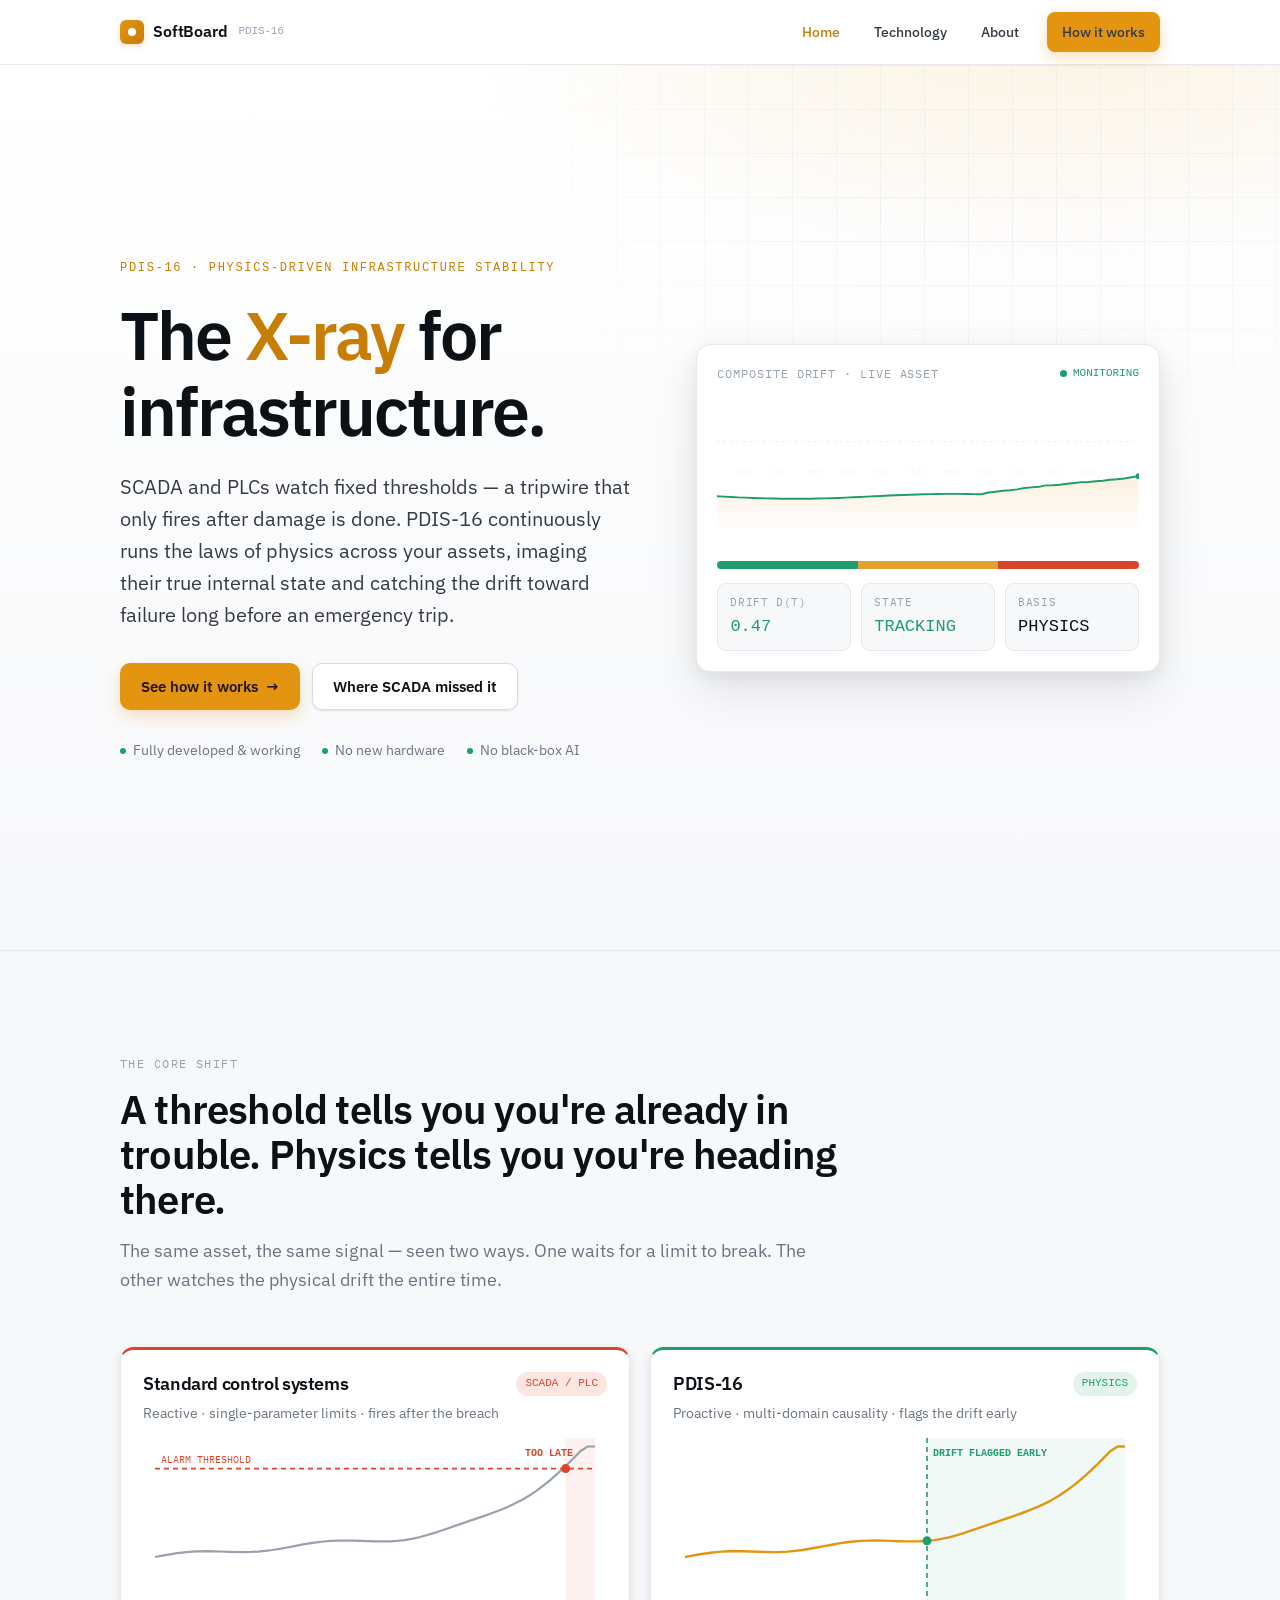
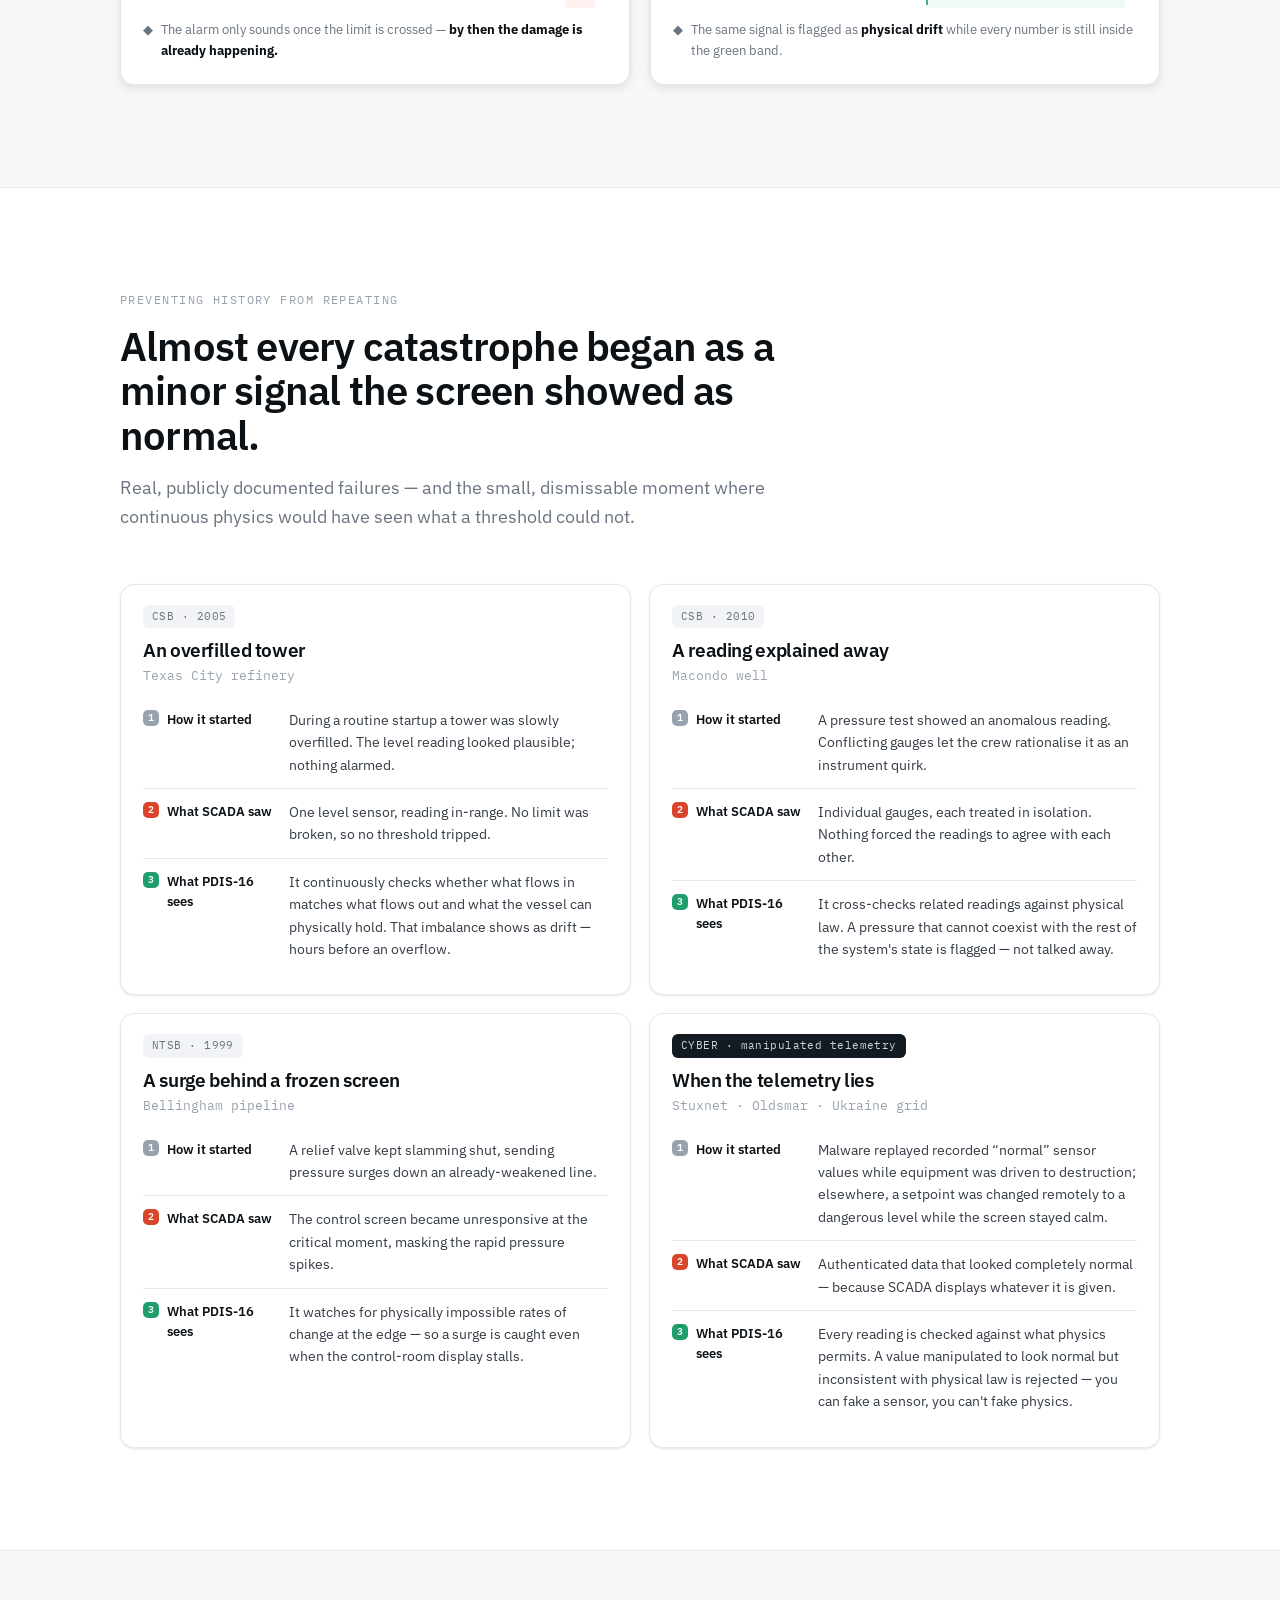
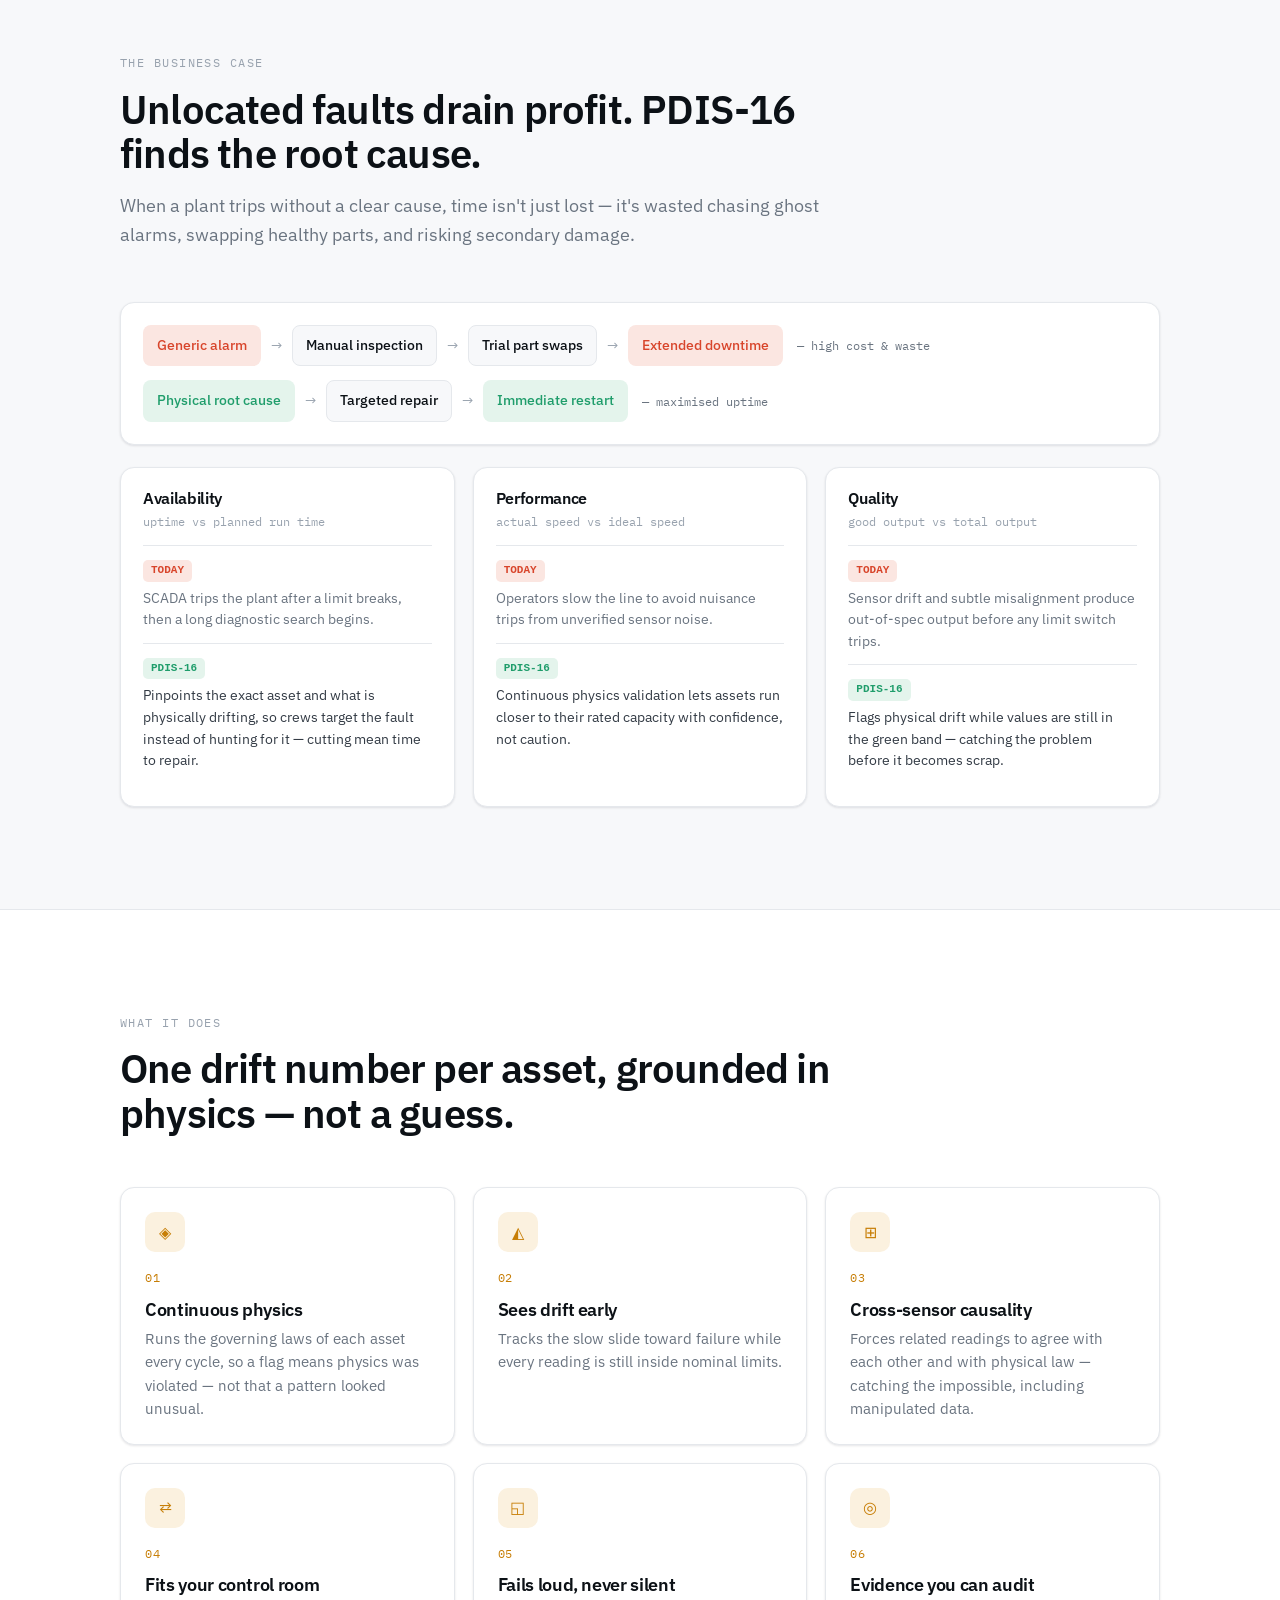
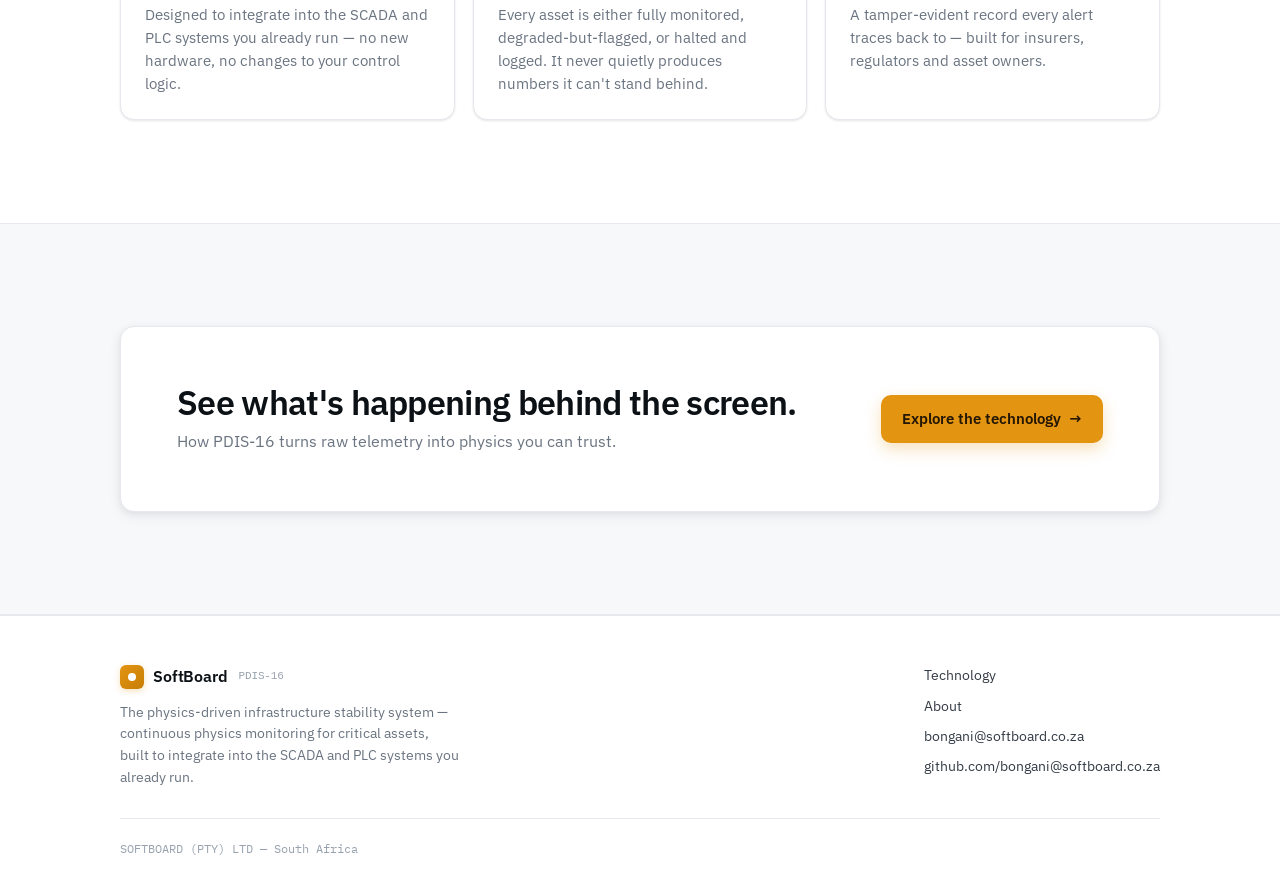
==== commit da291b5c: "Change hero metaphor from MRI to X-ray X-ray is more universally understood than MRI, making the "se" ====
--- a/index.html
+++ b/index.html
@@ -3,8 +3,8 @@
 <head>
 <meta charset="UTF-8">
 <meta name="viewport" content="width=device-width, initial-scale=1.0">
-<title>SoftBoard — PDIS-16 · The MRI for Infrastructure</title>
-<meta name="description" content="PDIS-16 is the MRI for infrastructure. SCADA and PLCs watch fixed thresholds; PDIS-16 continuously runs the laws of physics to catch drift long before an emergency trip.">
+<title>SoftBoard — PDIS-16 · The X-ray for Infrastructure</title>
+<meta name="description" content="PDIS-16 is the X-ray for infrastructure. SCADA and PLCs watch fixed thresholds; PDIS-16 continuously runs the laws of physics to catch drift long before an emergency trip.">
 <link rel="icon" href="data:image/svg+xml,%3Csvg xmlns='http://www.w3.org/2000/svg' viewBox='0 0 32 32'%3E%3Crect width='32' height='32' rx='8' fill='%23E39411'/%3E%3Ccircle cx='16' cy='16' r='5' fill='white'/%3E%3C/svg%3E">
 <link rel="preconnect" href="https://fonts.googleapis.com">
 <link rel="preconnect" href="https://fonts.gstatic.com" crossorigin>
@@ -32,7 +32,7 @@
   <div class="wrap">
     <div>
       <span class="eyebrow">PDIS-16 · Physics-Driven Infrastructure Stability</span>
-      <h1>The <span class="amber">MRI</span> for infrastructure.</h1>
+      <h1>The <span class="amber">X-ray</span> for infrastructure.</h1>
       <p class="lede">SCADA and PLCs watch fixed thresholds — a tripwire that only fires after damage is done. PDIS-16 continuously runs the laws of physics across your assets, imaging their true internal state and catching the drift toward failure long before an emergency trip.</p>
       <div class="cta-row">
         <a class="btn btn-primary" href="/technology.html">See how it works <span class="arw">→</span></a>
